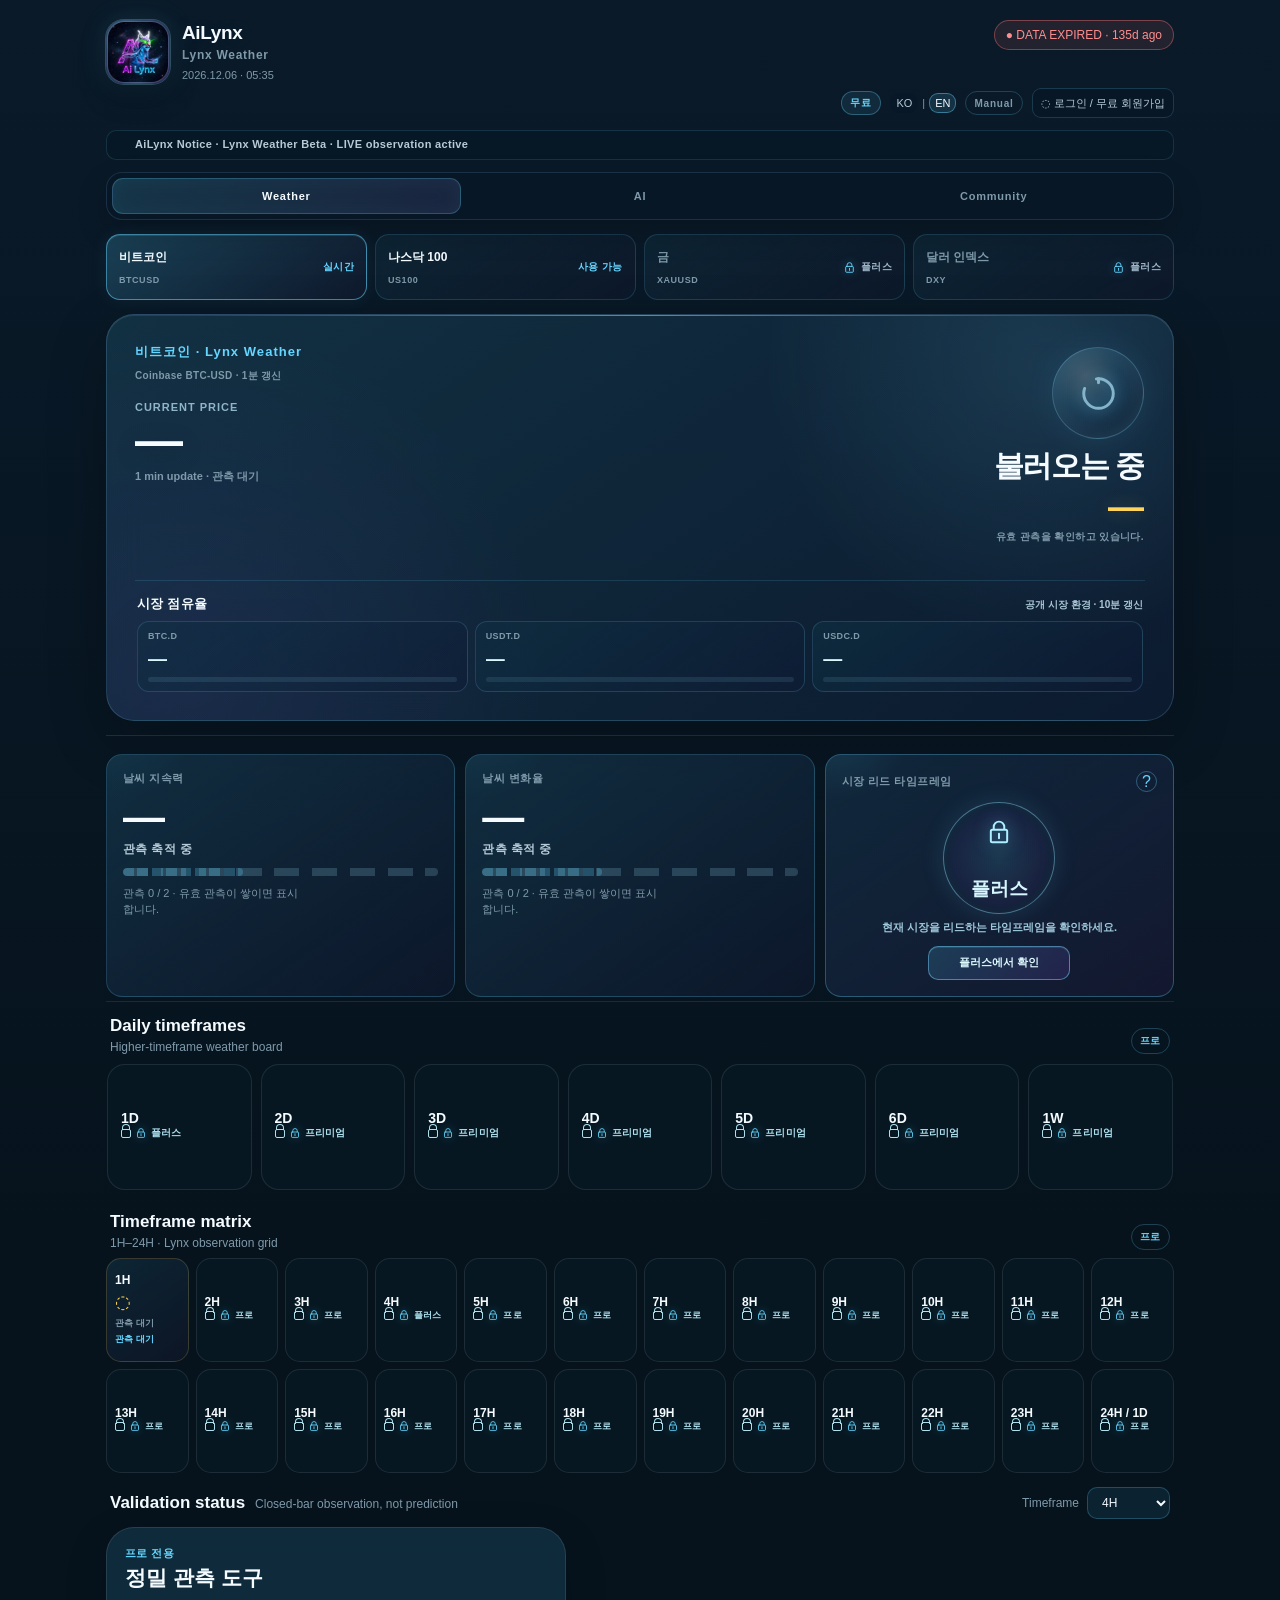
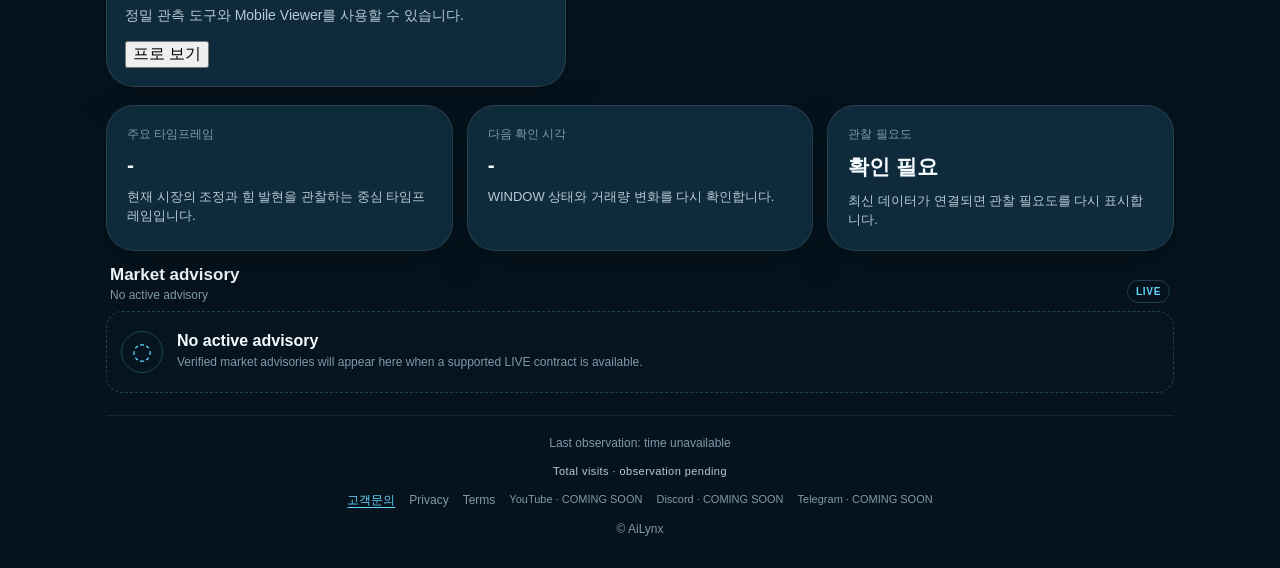
==== admin.html @ 5339cdf9 "sync: deploy server-verified admin access" ====
<!doctype html>
<html lang="ko">
<head>
  <meta charset="utf-8">
  <meta name="viewport" content="width=device-width, initial-scale=1">
  <meta name="robots" content="noindex">
  <title>AiLynx 관리자</title>
  <link rel="icon" type="image/jpeg" href="./icons/ailynx-brand.jpg">
  <link rel="stylesheet" href="./styles.css?v=31">
</head>
<body>
  <main class="admin-page-shell" id="adminPageShell" hidden></main>
  <p class="admin-route-check" id="adminRouteCheck" role="status">관리자 권한을 확인하고 있습니다.</p>
  <script src="/api/public-runtime-config.js"></script>
  <script src="./public-runtime-config.js?v=1"></script>
  <script src="./community-config.js?v=4"></script>
  <script src="./lynx-dashboard-config.js?v=20"></script>
  <script type="module" src="./auth-client.js?v=1"></script>
  <script type="module" src="./membership-client.js?v=2"></script>
  <script type="module" src="./admin-access.js?v=2"></script>
  <script type="module" src="./admin-page.js?v=1"></script>
</body>
</html>
---- styles.css ----
:root {
      --background: #06131d;
      --background-light: #0b2231;
      --card: rgba(18, 49, 67, 0.82);
      --card-border: rgba(255, 255, 255, 0.1);

      --text-main: #f5fbff;
      --text-sub: #b7cad6;
      --text-muted: #7f9aaa;

      --cyan: #64d6ff;
      --yellow: #ffd45a;
      --green: #72e0a4;
    }

    * {
      box-sizing: border-box;
    }

    body {
      margin: 0;
      min-height: 100vh;

      font-family:
        Arial,
        "Apple SD Gothic Neo",
        "Noto Sans KR",
        sans-serif;

      color: var(--text-main);

      background:
        radial-gradient(
          circle at top right,
          rgba(45, 160, 195, 0.25),
          transparent 38%
        ),
        linear-gradient(
          180deg,
          var(--background-light),
          var(--background)
        );
    }

    button,
    input,
    select {
      font: inherit;
    }

    .app {
      width: min(100%, 1100px);
      margin: 0 auto;
      padding: 20px 16px 40px;
    }

    .top-bar {
      display: flex;
      justify-content: space-between;
      align-items: center;
      gap: 16px;

      margin-bottom: 18px;
    }

    .brand {
      display: flex;
      align-items: center;
      gap: 12px;
    }

    .logo {
      display: grid;
      place-items: center;

      width: 48px;
      height: 48px;

      border: 1px solid rgba(100, 214, 255, 0.3);
      border-radius: 16px;

      font-size: 25px;

      background: rgba(100, 214, 255, 0.1);
    }

    .brand-text h1 {
      margin: 0;
      font-size: 19px;
      letter-spacing: -0.02em;
    }

    .brand-text p {
      margin: 4px 0 0;
      color: var(--text-muted);
      font-size: 12px;
    }

    .live-badge {
      padding: 7px 11px;

      border: 1px solid rgba(114, 224, 164, 0.25);
      border-radius: 999px;

      color: var(--green);
      background: rgba(114, 224, 164, 0.08);

      font-size: 12px;
      white-space: nowrap;
    }

    .live-badge.status-fresh {
      border-color: rgba(114, 224, 164, 0.25);
      color: var(--green);
      background: rgba(114, 224, 164, 0.08);
    }

    .live-badge.status-delay {
      border-color: rgba(255, 212, 90, 0.35);
      color: var(--yellow);
      background: rgba(255, 212, 90, 0.1);
    }

    .live-badge.status-stale {
      border-color: rgba(255, 166, 90, 0.4);
      color: #ffb06a;
      background: rgba(255, 166, 90, 0.1);
    }

    .live-badge.status-expired,
    .live-badge.status-error {
      border-color: rgba(255, 116, 116, 0.4);
      color: #ff8d8d;
      background: rgba(255, 116, 116, 0.1);
    }

    .live-badge.status-offline {
      border-color: rgba(183, 202, 214, 0.25);
      color: var(--text-sub);
      background: rgba(183, 202, 214, 0.08);
    }

    .card {
      border: 1px solid var(--card-border);
      border-radius: 28px;

      background: var(--card);
      box-shadow: 0 18px 60px rgba(0, 0, 0, 0.2);
      backdrop-filter: blur(18px);
    }

    .hero {
      display: grid;
      grid-template-columns: 1.4fr 0.8fr;
      gap: 20px;

      padding: 28px;
      margin-bottom: 18px;
    }

    .eyebrow {
      margin: 0 0 8px;

      color: var(--cyan);
      font-size: 13px;
      font-weight: 700;
      letter-spacing: 0.08em;
    }

    .price {
      margin: 0;
      font-size: clamp(38px, 8vw, 72px);
      line-height: 1;
      letter-spacing: -0.06em;
    }

    .price-change {
      display: inline-block;
      margin-top: 10px;

      color: var(--green);
      font-size: 14px;
      font-weight: 700;
    }

    .headline {
      max-width: 650px;
      margin: 24px 0 0;

      color: var(--text-sub);
      font-size: 17px;
      line-height: 1.65;
    }

    .weather-summary {
      display: flex;
      flex-direction: column;
      justify-content: center;
      align-items: center;

      min-height: 220px;
      padding: 20px;

      border: 1px solid rgba(255, 255, 255, 0.08);
      border-radius: 24px;

      background:
        radial-gradient(
          circle at top,
          rgba(255, 212, 90, 0.16),
          transparent 55%
        ),
        rgba(255, 255, 255, 0.035);
    }

    .weather-icon {
      margin-bottom: 12px;
      font-size: 72px;
    }

    .weather-name {
      margin: 0;
      font-size: 24px;
      font-weight: 800;
    }

    .energy {
      margin: 8px 0 0;
      color: var(--yellow);
      font-size: 15px;
    }

    .section {
      margin-top: 18px;
    }

    .section-title {
      display: flex;
      justify-content: space-between;
      align-items: center;

      margin-bottom: 10px;
      padding: 0 4px;
    }

    .section-title h2 {
      margin: 0;
      font-size: 17px;
    }

    .section-title span {
      color: var(--text-muted);
      font-size: 12px;
    }

    .hourly-card {
      padding: 18px 10px;
      overflow-x: auto;
    }

    .hourly-list {
      display: grid;
      grid-template-columns: repeat(8, minmax(92px, 1fr));
      min-width: 760px;
    }

    .hour {
      padding: 12px 8px;
      text-align: center;

      border-right: 1px solid rgba(255, 255, 255, 0.06);
    }

    .hour:last-child {
      border-right: 0;
    }

    .hour-time {
      color: var(--text-muted);
      font-size: 12px;
    }

    .hour-icon {
      margin: 13px 0;
      font-size: 31px;
    }

    .hour-energy {
      font-size: 22px;
      font-weight: 800;
    }

    .hour-rain {
      margin-top: 10px;
      color: var(--cyan);
      font-size: 12px;
    }

    .info-grid {
      display: grid;
      grid-template-columns: repeat(3, 1fr);
      gap: 14px;

      margin-top: 18px;
    }

    .info-card {
      padding: 20px;
    }

    .info-label {
      margin: 0 0 10px;

      color: var(--text-muted);
      font-size: 12px;
    }

    .info-value {
      margin: 0;
      font-size: 21px;
      font-weight: 800;
    }

    .info-description {
      margin: 10px 0 0;

      color: var(--text-sub);
      font-size: 13px;
      line-height: 1.5;
    }

    .safe {
      color: var(--green);
    }

    footer {
      margin-top: 28px;
      padding-top: 18px;

      border-top: 1px solid rgba(255, 255, 255, 0.08);

      color: var(--text-muted);
      text-align: center;
      font-size: 12px;
      line-height: 1.7;
    }

    @media (max-width: 760px) {
      .app {
        padding: 16px 12px 30px;
      }

      .top-bar {
        align-items: flex-start;
      }

      .brand-text h1 {
        font-size: 16px;
      }

      .hero {
        grid-template-columns: 1fr;
        padding: 22px 18px;
      }

      .weather-summary {
        min-height: 180px;
      }

      .info-grid {
        grid-template-columns: 1fr;
      }

      .headline {
        font-size: 15px;
      }
    }

/* =========================
   상위 시간축 예보
========================= */

.daily-card {
  padding: 10px 18px;
  overflow: hidden;
}

.daily-header,
.daily-row {
  display: grid;

  grid-template-columns:
    70px
    80px
    minmax(190px, 1fr)
    100px
    120px;

  align-items: center;
  gap: 12px;
}

.daily-header {
  padding: 11px 12px;

  border-bottom:
    1px solid rgba(255, 255, 255, 0.08);

  color: var(--text-muted);

  font-size: 11px;
  font-weight: 700;
}

.daily-row {
  min-height: 76px;
  padding: 13px 12px;

  border-bottom:
    1px solid rgba(255, 255, 255, 0.065);
}

.daily-row:last-child {
  border-bottom: 0;
}

.daily-day {
  font-size: 16px;
  font-weight: 800;
}

.daily-timeframe {
  display: inline-flex;
  justify-content: center;
  align-items: center;

  width: fit-content;
  min-width: 48px;

  padding: 5px 9px;

  border:
    1px solid rgba(100, 214, 255, 0.2);
  border-radius: 999px;

  color: var(--cyan);
  background:
    rgba(100, 214, 255, 0.08);

  font-size: 12px;
  font-weight: 800;
}

.daily-status {
  display: flex;
  align-items: center;
  gap: 12px;
}

.daily-icon {
  width: 42px;

  font-size: 30px;
  text-align: center;
}

.daily-status-text {
  display: flex;
  flex-direction: column;
  gap: 4px;
}

.daily-status-name {
  color: var(--text-main);

  font-size: 14px;
  font-weight: 800;
}

.daily-status-note {
  color: var(--text-muted);

  font-size: 11px;
}

.daily-probability {
  color: var(--cyan);

  font-size: 14px;
  font-weight: 800;
}

.daily-range {
  color: var(--text-main);

  font-size: 15px;
  font-weight: 800;
  text-align: right;
}

/* =========================
   MAAT / MAAT2 검증 카드
========================= */

.validation-title,
.validation-title > div:first-child,
.validation-card-head,
.validation-timeframe-label {
  display: flex;
  align-items: center;
}

.validation-title {
  gap: 16px;
}

.validation-title > div:first-child {
  align-items: baseline;
  gap: 10px;
}

.validation-timeframe-label {
  gap: 8px;
  color: var(--text-muted);
  font-size: 12px;
}

.validation-timeframe-label select {
  padding: 7px 28px 7px 10px;
  border: 1px solid rgba(100, 214, 255, 0.24);
  border-radius: 10px;
  color: var(--text-main);
  background: #0b2231;
}

.validation-grid {
  display: grid;
  grid-template-columns: repeat(2, minmax(0, 1fr));
  gap: 14px;
}

.validation-card {
  padding: 22px;
}

.validation-card-head {
  justify-content: space-between;
  gap: 12px;
}

.validation-card h3,
.validation-kicker,
.validation-status,
.validation-details {
  margin: 0;
}

.validation-card h3 {
  margin-top: 3px;
  font-size: 21px;
}

.validation-kicker {
  color: var(--cyan);
  font-size: 11px;
  font-weight: 700;
  letter-spacing: 0.04em;
}

.validation-quality {
  padding: 6px 9px;
  border: 1px solid rgba(183, 202, 214, 0.2);
  border-radius: 999px;
  color: var(--text-sub);
  font-size: 11px;
  white-space: nowrap;
}

.validation-quality.quality-good {
  border-color: rgba(114, 224, 164, 0.3);
  color: var(--green);
}

.validation-quality.quality-limited,
.validation-quality.quality-watch {
  border-color: rgba(255, 212, 90, 0.35);
  color: var(--yellow);
}

.validation-quality.quality-invalid {
  border-color: rgba(255, 116, 116, 0.4);
  color: #ff8d8d;
}

.validation-status {
  min-height: 42px;
  margin-top: 18px;
  color: var(--text-sub);
  font-size: 14px;
  line-height: 1.5;
}

.validation-metrics {
  display: grid;
  grid-template-columns: repeat(4, minmax(0, 1fr));
  gap: 8px;
  margin-top: 16px;
}

.validation-metrics > div {
  min-width: 0;
  padding: 11px 9px;
  border-radius: 14px;
  background: rgba(255, 255, 255, 0.04);
}

.validation-metrics span,
.validation-metrics strong {
  display: block;
}

.validation-metrics span {
  color: var(--text-muted);
  font-size: 10px;
}

.validation-metrics strong {
  margin-top: 7px;
  overflow: hidden;
  font-size: 14px;
  text-overflow: ellipsis;
  white-space: nowrap;
}

.validation-details {
  margin-top: 16px;
}

.validation-details > div {
  display: grid;
  grid-template-columns: 74px minmax(0, 1fr);
  gap: 10px;
  padding: 9px 0;
  border-top: 1px solid rgba(255, 255, 255, 0.06);
}

.validation-details dt {
  color: var(--text-muted);
  font-size: 11px;
}

.validation-details dd {
  margin: 0;
  color: var(--text-sub);
  font-size: 12px;
  text-align: right;
}

/* 모바일 화면 */
@media (max-width: 760px) {
  .validation-title {
    align-items: flex-end;
  }

  .validation-title > div:first-child {
    align-items: flex-start;
    flex-direction: column;
    gap: 3px;
  }

  .validation-grid {
    grid-template-columns: 1fr;
  }

  .validation-metrics {
    grid-template-columns: repeat(2, minmax(0, 1fr));
  }

  .daily-card {
    padding: 6px 10px;
    overflow-x: auto;
  }

  .daily-header,
  .daily-row {
    grid-template-columns:
      54px
      60px
      minmax(170px, 1fr)
      85px
      95px;

    min-width: 610px;
    gap: 8px;
  }

  .daily-header {
    padding: 10px 8px;
  }

  .daily-row {
    padding: 12px 8px;
  }

  .daily-day {
    font-size: 14px;
  }

  .daily-icon {
    width: 36px;
    font-size: 27px;
  }

  .daily-range {
    font-size: 13px;
  }
}

/* Lynx dashboard v1: the weather board is driven by timeframe access and
   observed status. Numeric weather metrics remain intentionally absent until
   their public LIVE contract exists. */
.hero {
  grid-template-columns: minmax(0, 1.18fr) minmax(250px, 0.82fr);
  align-items: stretch;
  padding: clamp(20px, 4vw, 30px);
  background:
    radial-gradient(circle at 86% 12%, rgba(100, 214, 255, 0.18), transparent 31%),
    radial-gradient(circle at 10% 100%, rgba(255, 212, 90, 0.1), transparent 34%),
    var(--card);
}

.hero-heading { min-width: 0; }
.hero-weather { display: flex; align-items: center; gap: 12px; margin-top: 5px; }
.hero .weather-icon { margin: 0; font-size: clamp(44px, 8vw, 68px); line-height: 1; }
.hero .weather-name { font-size: clamp(28px, 5.5vw, 48px); letter-spacing: -0.045em; }
.hero-note { max-width: 430px; margin: 12px 0 0; color: var(--text-sub); font-size: 13px; line-height: 1.5; }
.hero-price-line { display: flex; align-items: baseline; flex-wrap: wrap; gap: 8px 12px; margin-top: 26px; }
.hero-price-label { color: var(--text-muted); font-size: 11px; font-weight: 700; letter-spacing: .06em; text-transform: uppercase; }
.hero .price { font-size: clamp(24px, 5vw, 38px); letter-spacing: -0.05em; }
.hero .price-change { margin: 0; color: var(--text-muted); font-size: 11px; }
.hero-asset-identity { margin: 5px 0 0; color: var(--text-muted); font-size: 10px; font-weight: 700; letter-spacing: .03em; overflow-wrap: anywhere; }

.hero-signals { display: grid; grid-template-columns: repeat(2, minmax(0, 1fr)); gap: 8px; margin: 0; }
.hero-signals > div { min-height: 104px; padding: 15px; border: 1px solid rgba(255,255,255,.08); border-radius: 18px; background: rgba(2, 13, 21, .28); }
.hero-signals dt { color: var(--text-muted); font-size: 11px; }
.hero-signals dd { margin: 11px 0 0; overflow: hidden; color: var(--text-main); font-size: clamp(15px, 2vw, 20px); font-weight: 800; letter-spacing: -.03em; text-overflow: ellipsis; white-space: nowrap; }
.hero-signals > div:nth-child(-n+2) dd { color: var(--yellow); }
.hero-signals > div:nth-child(4) dd { color: var(--cyan); }
.hero-signals .hero-timeframe-state { grid-column: 1 / -1; display: grid; grid-template-columns: minmax(0, .7fr) minmax(0, 1.3fr); align-items: center; min-height: 70px; }
.hero-timeframe-state dd { margin: 0; color: var(--cyan); text-align: right; }

.lynx-frames-section .section-title { align-items: flex-end; }
.lynx-frames-section .section-title > div { display: grid; gap: 4px; }
.plan-chip { display: inline-flex; padding: 5px 8px; border: 1px solid rgba(100,214,255,.24); border-radius: 999px; color: var(--cyan) !important; font-size: 10px !important; font-weight: 800; letter-spacing: .07em; }
.daily-frame-strip { display: grid; grid-auto-columns: minmax(100px, 1fr); grid-auto-flow: column; gap: 9px; overflow-x: auto; padding: 2px 1px 8px; scrollbar-width: thin; }
.frame-cell { display: grid; align-content: center; justify-items: start; min-height: 126px; padding: 13px; border: 1px solid var(--card-border); border-radius: 18px; background: rgba(18,49,67,.62); }
.frame-cell strong { font-size: 14px; }
.frame-icon { margin: 7px 0; font-size: 22px; line-height: 1; }
.frame-cell small { color: var(--text-muted); font-size: 10px; font-weight: 700; letter-spacing: .02em; }
.frame-cell .frame-change { margin-top: 3px; color: var(--cyan); }
.frame-cell.is-locked { border-color: rgba(183,202,214,.12); background: rgba(9,28,40,.52); }
.frame-cell.is-locked .frame-icon { filter: grayscale(1); opacity: .72; }
.frame-cell.is-locked small { color: var(--text-muted); }
.frame-cell.is-waiting { border-color: rgba(255,212,90,.18); }
.frame-cell.is-waiting .frame-icon { color: var(--yellow); }
.frame-cell.is-fresh { border-color: rgba(114,224,164,.28); }
.frame-cell.is-fresh .frame-icon { color: var(--green); }
.frame-cell.is-aging { border-color: rgba(255,212,90,.3); }
.frame-cell.is-aging .frame-icon { color: var(--yellow); }
.frame-cell.is-stale, .frame-cell.is-expired { border-color: rgba(255,116,116,.28); }
.frame-cell.is-stale .frame-icon, .frame-cell.is-expired .frame-icon, .frame-cell.is-invalid .frame-icon { color: #ff8d8d; }
.frame-cell.is-invalid { border-color: rgba(255,116,116,.42); }
.frame-cell.is-no-data { border-color: rgba(183,202,214,.14); }

.timeframe-matrix { display: grid; grid-template-columns: repeat(12, minmax(0, 1fr)); gap: 7px; }
.timeframe-matrix .frame-cell { min-height: 104px; min-width: 0; padding: 10px 8px; border-radius: 15px; }
.timeframe-matrix .frame-cell strong { font-size: 12px; }
.timeframe-matrix .frame-icon { margin: 6px 0; font-size: 18px; }
.timeframe-matrix .frame-cell small { font-size: 9px; }

.market-dominance-section .section-title { align-items: flex-end; }
.market-dominance-section .section-title > div { display: grid; gap: 4px; }
.market-dominance-strip { display: grid; grid-template-columns: repeat(3, minmax(0, 1fr)); gap: 8px; }
.dominance-card { display: grid; gap: 4px; min-width: 0; min-height: 80px; padding: 12px; border: 1px solid rgba(100,214,255,.18); border-radius: 16px; background: linear-gradient(145deg, rgba(18,49,67,.62), rgba(37,29,66,.18)); }
.dominance-card > span, .dominance-card small { color: var(--text-muted); font-size: 10px; font-weight: 800; letter-spacing: .04em; }
.dominance-card strong { overflow: hidden; font-size: clamp(16px, 3vw, 22px); text-overflow: ellipsis; white-space: nowrap; }
.dominance-card small { color: var(--cyan); }

.asset-access-list { display: grid; grid-template-columns: repeat(4, minmax(0, 1fr)); gap: 8px; }
.asset-access { display: grid; grid-template-columns: minmax(0, 1fr) auto; align-items: center; gap: 5px 8px; min-height: 52px; padding: 11px; border: 1px solid var(--card-border); border-radius: 15px; background: rgba(18,49,67,.55); }
.asset-access strong { font-size: 12px; }
.asset-access span { color: var(--text-muted); font-size: 10px; font-weight: 700; text-align: right; }
.asset-access small { grid-column: 1 / -1; color: var(--text-muted); font-size: 9px; overflow-wrap: anywhere; }
.asset-access .asset-entitlement { color: var(--cyan); }.asset-access .asset-observation { grid-column: 1 / -1; text-align: left; color: var(--text-muted); font-size: 10px; }
.asset-access.is-live { border-color: rgba(114,224,164,.26); }
.asset-access.is-live span { color: var(--green); }
.asset-access.is-locked span { color: var(--text-muted); }

.dominance-card { display: grid; gap: 7px; min-height: 108px; }
.dominance-occupancy { display: block; height: 7px; overflow: hidden; border-radius: 999px; background: rgba(183,202,214,.12); }
.dominance-occupancy i { display: block; width: var(--dominance-value, 0%); height: 100%; border-radius: inherit; background: linear-gradient(90deg, rgba(100,214,255,.42), var(--cyan)); transition: width 380ms ease; }
.core-metrics-section { padding: 18px 0 4px; border-top: 1px solid rgba(100,214,255,.16); border-bottom: 1px solid rgba(100,214,255,.12); }
.core-metrics { display: grid; grid-template-columns: repeat(3, minmax(0, 1fr)); gap: 10px; }
.core-metric { position: relative; display: grid; align-content: start; gap: 10px; min-height: 166px; padding: 16px; overflow: hidden; border: 1px solid rgba(100,214,255,.2); border-radius: 16px; background: linear-gradient(145deg, rgba(18,49,67,.52), rgba(37,29,66,.18)); transition: border-color 420ms ease, box-shadow 420ms ease, background-color 420ms ease; }
.core-metric p, .core-metric small { margin: 0; color: var(--text-muted); font-size: 11px; line-height: 1.45; }.core-metric p { font-weight: 900; letter-spacing: .04em; }.core-metric small { max-width: 30ch; }
.core-metric-reading { display: grid; gap: 4px; }.core-metric strong { color: var(--text-main); font-size: clamp(31px, 4.1vw, 42px); font-variant-numeric: tabular-nums; line-height: .96; letter-spacing: -.04em; }.core-metric-band { color: var(--text-muted); font-size: 12px; font-weight: 800; letter-spacing: .03em; }
.core-metric-bar { display: block; height: 8px; overflow: hidden; border-radius: 999px; background: repeating-linear-gradient(90deg, rgba(183,202,214,.16) 0 9%, transparent 9% 11%); }.core-metric-bar i { display: block; width: var(--core-metric-value, 0%); height: 100%; border-radius: inherit; background: linear-gradient(90deg, rgba(100,214,255,.42), var(--cyan)); transition: width 420ms cubic-bezier(.2,.7,.2,1), filter 420ms ease; }
.core-metric[data-state="accumulating"] .core-metric-bar i { width: 38%; opacity: .32; background: repeating-linear-gradient(90deg, rgba(100,214,255,.8) 0 9%, transparent 9% 12%); }.core-metric[data-state="ready"] { border-color: rgba(100,214,255,.45); box-shadow: inset 0 1px 0 rgba(170,240,255,.13), 0 0 22px rgba(69,197,255,.07); }.core-metric[data-state="ready"] .core-metric-band { color: var(--cyan); }
.core-metric.is-updated .core-metric-bar i { filter: brightness(1.32); animation: core-gauge-settle 420ms ease-out both; }.core-metric.is-updated .core-metric-reading { animation: core-value-settle 420ms ease-out both; }
.core-metric-heading { display: flex; align-items: center; justify-content: space-between; gap: 8px; }.core-dynamics-help { width: 21px; height: 21px; padding: 0; border: 1px solid rgba(100,214,255,.35); border-radius: 50%; color: var(--cyan); background: transparent; font: 800 12px/1 inherit; cursor: pointer; }.core-dynamics-help:focus-visible { outline: 2px solid var(--cyan); outline-offset: 2px; }.core-leader-value { display: grid; place-items: center; min-height: 93px; border: 1px solid rgba(100,214,255,.38); border-radius: 50%; aspect-ratio: 1; width: min(112px, 100%); margin: auto; background: radial-gradient(circle, rgba(100,214,255,.15), transparent 67%); box-shadow: 0 0 24px rgba(100,214,255,.13), inset 0 0 16px rgba(100,214,255,.08); }.core-metric-leader strong { color: var(--cyan); }.core-metric-leader[data-state="empty"] .core-leader-value { opacity: .55; box-shadow: none; }.core-metric-leader.is-updated .core-leader-value { animation: core-leader-shift 420ms ease-out both; }
@keyframes core-gauge-settle { from { transform: translateX(-4px); } to { transform: translateX(0); } } @keyframes core-value-settle { from { opacity: .35; transform: translateY(3px); } to { opacity: 1; transform: translateY(0); } } @keyframes core-leader-shift { from { opacity: .25; transform: scale(.94); } to { opacity: 1; transform: scale(1); } }
@media (prefers-reduced-motion: reduce) { .core-metric, .core-metric-bar i { transition: none; } .core-metric.is-updated .core-metric-bar i, .core-metric.is-updated .core-metric-reading, .core-metric-leader.is-updated .core-leader-value { animation: none; } }

@media (max-width: 760px) {
  .hero { grid-template-columns: 1fr; gap: 16px; }
  .hero-signals > div { min-height: 88px; padding: 13px; }
  .daily-frame-strip { grid-auto-columns: 108px; }
  .timeframe-matrix { grid-template-columns: repeat(6, minmax(0, 1fr)); gap: 6px; }
  .timeframe-matrix .frame-cell { min-height: 96px; padding: 9px 7px; }
  .timeframe-matrix .frame-cell small { overflow: hidden; max-width: 100%; text-overflow: ellipsis; white-space: nowrap; }
  .asset-access-list { grid-template-columns: repeat(2, minmax(0, 1fr)); }
  .core-metrics { grid-template-columns: repeat(2, minmax(0, 1fr)); }
  .core-metric-leader { grid-column: 1 / -1; min-height: auto; }
  .hero-signals .hero-timeframe-state { min-height: 66px; }
  .market-dominance-strip { gap: 6px; }
  .dominance-card { min-height: 74px; padding: 10px; }
}

@media (max-width: 390px) {
  .top-bar { gap: 8px; }
  .brand { gap: 8px; min-width: 0; }
  .logo { width: 42px; height: 42px; border-radius: 14px; font-size: 22px; }
  .brand-text p { max-width: 108px; line-height: 1.25; }
  .live-badge { max-width: 158px; overflow: hidden; text-overflow: ellipsis; }
  .hero { padding: 18px 15px; }
  .hero .weather-name { font-size: 27px; }
  .hero-signals { gap: 6px; }
  .hero-signals > div { min-height: 80px; padding: 11px; }
  .hero-signals dd { font-size: 14px; }
  .core-metrics { grid-template-columns: 1fr; }
  .core-metric-leader { grid-column: auto; }
  .timeframe-matrix .frame-cell { min-height: 88px; padding: 8px 6px; }
  .timeframe-matrix .frame-cell small { font-size: 8px; }
}

/* Lynx dashboard v2: compact, low-luminance glass with restrained brand color. */
:root {
  --blue: #5aa8ff;
  --purple: #a98bff;
  --magenta: #e787d7;
}

body {
  overflow-x: hidden;
  background:
    radial-gradient(circle at 88% 6%, rgba(90, 168, 255, .16), transparent 29%),
    radial-gradient(circle at 12% 24%, rgba(169, 139, 255, .09), transparent 25%),
    radial-gradient(circle at 82% 72%, rgba(231, 135, 215, .06), transparent 30%),
    linear-gradient(180deg, #0a1a29 0%, var(--background) 58%);
}

.app { padding-bottom: 28px; }
.top-bar {
  display: grid;
  grid-template-columns: minmax(0, 1fr) auto;
  gap: 4px 12px;
  margin-bottom: 12px;
}
.brand { grid-row: span 2; min-width: 0; }
.logo { border-color: rgba(100, 214, 255, .38); box-shadow: 0 0 24px rgba(100, 214, 255, .08); }
.live-badge { justify-self: end; }
.brand .local-clock { display: block; min-height: 16px; margin-top: 5px; color: var(--text-muted); font-size: 11px; font-variant-numeric: tabular-nums; line-height: 16px; text-align: left; white-space: nowrap; }
.brand-mark { width: clamp(48px, 5vw, 60px); height: clamp(48px, 5vw, 60px); object-fit: cover; border: 1px solid rgba(100,214,255,.42); border-radius: 18px; box-shadow: 0 0 22px rgba(100,214,255,.12); }.brand:hover .brand-mark, .brand-mark:focus-visible { box-shadow: 0 0 28px rgba(100,214,255,.2); }.brand-product { margin: 3px 0 0; color: var(--text-muted); font-size: 11px; font-weight: 800; letter-spacing: .06em; }

.app-tabs {
  position: sticky;
  top: 8px;
  z-index: 10;
  display: grid;
  grid-template-columns: repeat(3, minmax(0, 1fr));
  gap: 5px;
  margin: 0 0 14px;
  padding: 5px;
  border: 1px solid rgba(132, 184, 255, .15);
  border-radius: 16px;
  background: rgba(8, 24, 38, .86);
  box-shadow: 0 12px 30px rgba(0, 0, 0, .18);
  backdrop-filter: blur(16px);
}

.asset-navigation { display: grid; grid-template-columns: repeat(4, minmax(0, 1fr)); gap: 8px; margin: 0 0 14px; }.asset-navigation-item { display: grid; grid-template-columns: minmax(0, 1fr) auto; align-items: center; gap: 3px 8px; min-height: 66px; padding: 11px 12px; border: 1px solid rgba(100,214,255,.16); border-radius: 14px; color: var(--text-main); background: linear-gradient(145deg, rgba(18,49,67,.48), rgba(37,29,66,.14)); text-align: left; font: inherit; cursor: pointer; transition: border-color 240ms ease, background-color 240ms ease, box-shadow 240ms ease; }.asset-navigation-item strong { overflow: hidden; font-size: 12px; text-overflow: ellipsis; white-space: nowrap; }.asset-navigation-item small { grid-column: 1; color: var(--text-muted); font-size: 9px; font-weight: 800; letter-spacing: .06em; }.asset-navigation-access { display: inline-flex; grid-column: 2; grid-row: 1 / span 2; align-items: center; align-self: center; gap: 5px; color: var(--cyan); font-size: 10px; font-weight: 900; letter-spacing: .05em; }.asset-navigation-item.is-selected { border-color: rgba(100,214,255,.55); background: linear-gradient(145deg, rgba(37,93,119,.58), rgba(37,29,66,.22)); box-shadow: inset 0 1px 0 rgba(179,240,255,.14), 0 0 18px rgba(100,214,255,.07); }.asset-navigation-item.is-locked { color: var(--text-muted); }.asset-navigation-item.is-locked .asset-navigation-access { color: #9fb7c9; }.plan-lock-icon { width: 13px; height: 13px; flex: 0 0 auto; color: var(--cyan); filter: drop-shadow(0 0 5px rgba(100,214,255,.42)); }.asset-navigation-item:focus-visible { outline: 2px solid var(--cyan); outline-offset: 2px; }

body.weather--neutral { background: linear-gradient(180deg, #0a1a29 0%, var(--background) 58%); }
body.weather--sunny { background: radial-gradient(circle at 82% 5%, rgba(120, 205, 255, .22), transparent 30%), linear-gradient(180deg, #102d45 0%, var(--background) 60%); }
body.weather--partly-cloudy { background: radial-gradient(circle at 82% 5%, rgba(131, 178, 214, .16), transparent 30%), linear-gradient(180deg, #102537 0%, var(--background) 60%); }
body.weather--cloudy { background: linear-gradient(180deg, #132431 0%, #081925 60%); }
body.weather--rain { background: radial-gradient(circle at 20% 20%, rgba(91, 119, 150, .10), transparent 32%), linear-gradient(180deg, #071522 0%, #06111b 65%); }
body, .card, .frame-cell { transition: background 550ms ease, border-color 450ms ease, box-shadow 550ms ease; }
.validation-locked { max-width: 460px; }
.validation-lock { color: var(--cyan); font-weight: 800; }
@media (prefers-reduced-motion: reduce) { body, .card, .frame-cell { transition: none; } }

.announcement-ticker {
  height: 30px;
  margin: 0 0 12px;
  overflow: hidden;
  border: 1px solid rgba(100, 214, 255, .14);
  border-radius: 10px;
  color: var(--text-sub);
  background: rgba(7, 24, 36, .56);
}

.announcement-ticker-viewport {
  height: 100%;
  overflow: hidden;
  outline: none;
}

.announcement-ticker-viewport:focus-visible {
  outline: 2px solid var(--cyan);
  outline-offset: -2px;
}

.announcement-ticker-track {
  display: flex;
  width: max-content;
  min-width: 200%;
  animation: announcement-scroll 28s linear infinite;
}

.announcement-ticker-track span {
  flex: 0 0 50%;
  padding: 7px 28px 0;
  color: var(--text-sub);
  font-size: 11px;
  font-weight: 700;
  letter-spacing: .03em;
  white-space: nowrap;
}

.announcement-ticker:hover .announcement-ticker-track,
.announcement-ticker:focus-within .announcement-ticker-track,
.announcement-ticker.is-paused .announcement-ticker-track {
  animation-play-state: paused;
}

@keyframes announcement-scroll {
  from { transform: translateX(0); }
  to { transform: translateX(-50%); }
}

@media (prefers-reduced-motion: reduce) {
  .announcement-ticker-track { animation: none; }
}
.app-tab {
  min-width: 0;
  min-height: 36px;
  padding: 8px 10px;
  border: 1px solid transparent;
  border-radius: 11px;
  color: var(--text-muted);
  background: transparent;
  cursor: pointer;
  font-size: 11px;
  font-weight: 800;
  letter-spacing: .07em;
}
.app-tab.is-active {
  border-color: rgba(100, 214, 255, .25);
  color: var(--text-main);
  background: linear-gradient(120deg, rgba(100, 214, 255, .16), rgba(169, 139, 255, .12));
  box-shadow: inset 0 0 20px rgba(100, 214, 255, .05);
}
.app-tab:focus-visible, .footer-link:focus-visible { outline: 2px solid var(--cyan); outline-offset: 2px; }

.card { box-shadow: 0 14px 42px rgba(0, 0, 0, .18); }
.hero { margin-bottom: 14px; background: radial-gradient(circle at 85% 12%, rgba(100, 214, 255, .16), transparent 30%), radial-gradient(circle at 12% 100%, rgba(169, 139, 255, .1), transparent 35%), var(--card); }
.hero { position: relative; min-height: 210px; padding-right: clamp(112px, 24vw, 220px); }
.hero-asset-select { display: flex; align-items: center; gap: 7px; margin-bottom: 14px; color: var(--text-muted); font-size: 10px; font-weight: 800; letter-spacing: .08em; }
.hero-asset-select select { max-width: 190px; padding: 6px 8px; border: 1px solid rgba(100,214,255,.2); border-radius: 9px; color: var(--text-main); background: rgba(7,24,36,.68); font: inherit; }
.hero .weather-icon { position: absolute; top: 34px; right: clamp(24px, 7vw, 74px); display: grid; place-items: center; width: clamp(78px, 16vw, 142px); height: clamp(78px, 16vw, 142px); border: 1px solid rgba(100,214,255,.17); border-radius: 50%; background: radial-gradient(circle, rgba(100,214,255,.16), rgba(7,24,36,.05) 68%); font-size: clamp(42px, 8vw, 76px); line-height: 1; }
.hero-price-line { margin-top: 20px; }
.section { margin-top: 14px; }
.section-title { margin-bottom: 8px; }
.validation-card { padding: 18px; }
.validation-status { min-height: 36px; margin-top: 13px; }
.validation-metrics { margin-top: 12px; }
.validation-details { margin-top: 12px; }
.hero-signals > div { background: linear-gradient(145deg, rgba(6, 23, 37, .44), rgba(44, 40, 77, .16)); }
.frame-cell, .asset-access { background: linear-gradient(145deg, rgba(18,49,67,.62), rgba(37, 29, 66, .22)); }
.frame-cell.is-locked { background: rgba(9, 28, 40, .52); }
.frame-cell.is-locked .frame-icon { display: none; }.frame-entitlement { position: relative; display: inline-flex; align-items: center; gap: 6px; color: var(--cyan) !important; font-weight: 900 !important; }.frame-entitlement::before { width: 8px; height: 7px; border: 1px solid currentColor; border-radius: 2px; content: ""; }.frame-entitlement::after { position: absolute; top: -2px; left: 1px; width: 6px; height: 5px; border: 1px solid currentColor; border-bottom: 0; border-radius: 5px 5px 0 0; content: ""; }

.shell-panel { margin-top: 0; padding: clamp(24px, 6vw, 42px); }
.shell-panel h2 { margin: 0; font-size: clamp(25px, 5vw, 36px); }
.shell-panel p:not(.eyebrow) { max-width: 520px; margin: 10px 0 0; color: var(--text-sub); line-height: 1.6; }
.shell-status { display: inline-flex; margin-top: 20px; padding: 7px 10px; border: 1px solid rgba(169, 139, 255, .28); border-radius: 999px; color: var(--purple); background: rgba(169, 139, 255, .08); font-size: 11px; font-weight: 800; letter-spacing: .08em; }
.community-emoji-preview { display: flex; gap: 10px; margin-top: 20px; }
.community-emoji-preview span { display: grid; place-items: center; width: 38px; height: 38px; border: 1px solid rgba(100, 214, 255, .16); border-radius: 12px; background: rgba(255, 255, 255, .035); }

footer { display: grid; gap: 9px; margin-top: 22px; padding: 17px 4px 0; }
footer p { margin: 0; }
.visit-stats { color: var(--text-sub); font-size: 11px; font-variant-numeric: tabular-nums; letter-spacing: .04em; }
.footer-links { display: flex; justify-content: center; flex-wrap: wrap; gap: 8px 14px; }
.footer-link { padding: 0; border: 0; color: var(--cyan); background: transparent; cursor: pointer; text-decoration: underline; text-underline-offset: 3px; }

.member-controls { grid-column: 1 / -1; display: flex; justify-content: flex-end; align-items: center; gap: 9px; }
.language-toggle { display: inline-flex; align-items: center; gap: 4px; color: var(--text-muted); font-size: 11px; }
.language-toggle button, .member-profile, .community-tabs button, .community-composer button, .provider-list button, .profile-referral button, .community-emoji-picker button { border: 1px solid rgba(100,214,255,.18); border-radius: 9px; color: var(--text-sub); background: rgba(8,24,38,.58); cursor: pointer; }
.language-toggle button { padding: 3px 5px; border-color: transparent; }
.language-toggle button.is-active, .community-tabs button.is-active { color: var(--text-main); border-color: rgba(100,214,255,.44); background: rgba(100,214,255,.13); }
.member-profile { min-height: 30px; padding: 5px 8px; font-size: 11px; }
.community-heading { display: flex; justify-content: space-between; align-items: center; gap: 12px; }
.community-policy { color: var(--text-muted); font-size: 12px; }
.community-tabs { display: grid; grid-template-columns: 1fr 1fr; gap: 7px; margin: 18px 0 12px; }
.community-tabs button { min-height: 36px; font-weight: 800; letter-spacing: .06em; }
.community-composer { display: grid; gap: 8px; }
.community-composer textarea { min-height: 88px; width: 100%; resize: vertical; box-sizing: border-box; padding: 11px; border: 1px solid rgba(100,214,255,.18); border-radius: 12px; color: var(--text-main); background: rgba(6,20,31,.6); font: inherit; }
.community-composer button { justify-self: end; min-height: 34px; padding: 7px 11px; font-weight: 800; }
.community-composer button:disabled { opacity: .58; cursor: not-allowed; }
.community-empty { margin: 10px 0; padding: 16px; border: 1px dashed rgba(169,139,255,.28); border-radius: 12px; color: var(--text-sub); background: rgba(169,139,255,.05); }
.community-empty p { margin-bottom: 0; }
.community-emoji-picker { display: flex; flex-wrap: wrap; gap: 6px; margin-top: 12px; }
.community-emoji-picker button { display: grid; place-items: center; width: 32px; height: 32px; font-size: 16px; }
.community-emoji-picker img { max-width: 22px; max-height: 22px; }
.account-dialog { width: min(420px, calc(100vw - 28px)); border: 1px solid rgba(100,214,255,.3); border-radius: 18px; color: var(--text-main); background: #0b1e2d; box-shadow: 0 24px 72px rgba(0,0,0,.55); }
.account-dialog::backdrop { background: rgba(0,0,0,.58); backdrop-filter: blur(3px); }
.account-dialog h2 { margin-top: 0; }
.dialog-close { float: right; border: 0; color: var(--text-muted); background: transparent; font-size: 24px; cursor: pointer; }
.provider-list { display: grid; gap: 8px; }
.provider-list button { min-height: 42px; padding: 8px 10px; text-align: left; }
.profile-referral { display: flex; justify-content: space-between; align-items: center; margin-top: 16px; padding-top: 12px; border-top: 1px solid rgba(100,214,255,.12); }
.profile-referral button { padding: 6px 8px; }
.social-link-placeholder { color: var(--text-muted); font-size: 11px; }
.account-settings { display: grid; gap: 7px; margin-top: 16px; padding: 13px 0; border-top: 1px solid rgba(100,214,255,.12); border-bottom: 1px solid rgba(100,214,255,.12); }
.account-settings > strong { color: var(--cyan); font-size: 12px; letter-spacing: .08em; }
.account-settings p { margin: 0; color: var(--text-muted); font-size: 12px; }
.account-settings div { display: flex; justify-content: space-between; color: var(--text-muted); font-size: 12px; }
.account-settings b { color: var(--text-main); }
.auth-tabs { display: grid; grid-template-columns: 1fr 1fr; gap: 8px; margin: 18px 0 12px; }
.auth-tabs button, .email-auth-form button { min-height: 42px; border: 1px solid rgba(100,214,255,.3); border-radius: 10px; color: var(--text-main); background: rgba(100,214,255,.08); font: inherit; font-weight: 750; cursor: pointer; }
.auth-tabs button[aria-selected="true"], .email-auth-form button[type="submit"] { border-color: rgba(100,214,255,.66); background: rgba(100,214,255,.19); }
.email-auth-form { display: grid; gap: 11px; }
.email-auth-form label { display: grid; gap: 6px; color: var(--text-muted); font-size: 13px; }
.email-auth-form input { min-height: 42px; box-sizing: border-box; border: 1px solid rgba(100,214,255,.24); border-radius: 10px; padding: 0 11px; color: var(--text-main); background: rgba(2,15,25,.5); font: inherit; }
.email-auth-form .auth-link { border: 0; min-height: 30px; color: var(--text-muted); background: transparent; font-size: 12px; font-weight: 600; text-decoration: underline; }
#authSetupNote[data-auth-error] { color: #ffb8b8; }
#accountUserEmail { margin: 8px 0 12px; overflow-wrap: anywhere; color: var(--text-main); font-size: 13px; }
.auth-gate-dialog { width: min(430px, calc(100vw - 28px)); border: 1px solid rgba(100,214,255,.34); border-radius: 22px; color: var(--text-main); background: linear-gradient(155deg, #102d41, #091824); box-shadow: 0 26px 90px rgba(0,0,0,.65); }
.auth-gate-dialog::backdrop { background: rgba(1, 9, 16, .52); backdrop-filter: blur(3px); }
.auth-gate-dialog h2 { margin: 5px 0 10px; font-size: clamp(24px, 6vw, 32px); line-height: 1.12; }
.auth-gate-dialog > p:not(.eyebrow):not(.auth-gate-footnote) { color: var(--text-muted); line-height: 1.6; }
.auth-gate-dialog .provider-list { margin-top: 20px; }
.auth-gate-dialog .provider-list button { border-color: rgba(100,214,255,.3); color: var(--text-main); background: rgba(100,214,255,.1); text-align: center; font-weight: 800; }
.auth-gate-footnote { margin: 16px 0 0; color: var(--text-muted); font-size: 12px; text-align: center; }
.onboarding-choice { display: grid; gap: 8px; margin-top: 18px; }
.onboarding-choice > strong { color: var(--text-muted); font-size: 11px; letter-spacing: .08em; text-transform: uppercase; }
.onboarding-choice > div { display: grid; grid-template-columns: 1fr 1fr; gap: 8px; }
.onboarding-choice button, .onboarding-save { min-height: 42px; border-color: rgba(100,214,255,.22); color: var(--text-muted); background: rgba(7,24,36,.42); }
.onboarding-choice button.is-active, .onboarding-save { border-color: rgba(100,214,255,.5); color: var(--text-main); background: rgba(100,214,255,.14); }
.onboarding-save { width: 100%; margin-top: 22px; font-weight: 900; }
body.auth-gate-active .app { filter: blur(5px); pointer-events: none; user-select: none; }

.market-advisory-section .section-title { align-items: flex-end; }
.market-advisory-empty { display: flex; align-items: center; gap: 14px; min-height: 82px; padding: 14px; border: 1px dashed rgba(100,214,255,.24); border-radius: 16px; background: rgba(7, 24, 36, .35); }
.market-advisory-icon { display: grid; flex: 0 0 auto; place-items: center; width: 42px; height: 42px; border: 1px solid rgba(100,214,255,.25); border-radius: 50%; color: var(--cyan); font-size: 23px; }
.market-advisory-empty strong { color: var(--text-main); }
.market-advisory-empty p { margin: 4px 0 0; color: var(--text-muted); font-size: 12px; line-height: 1.45; }

/* HERO v3: left = selected market, right = weather observation. */
.plan-status-chip { display: inline-flex; align-items: center; min-height: 24px; padding: 0 8px; border: 1px solid rgba(100,214,255,.32); border-radius: 999px; color: var(--cyan); background: rgba(100,214,255,.09); font-size: 10px; font-weight: 900; letter-spacing: .1em; }
.manual-button { min-height: 24px; padding: 0 8px; border: 1px solid rgba(100,214,255,.22); border-radius: 999px; color: var(--text-muted); background: transparent; font-size: 10px; font-weight: 800; letter-spacing: .08em; }
.manual-dialog { width: min(480px, calc(100vw - 28px)); border: 1px solid rgba(100,214,255,.3); border-radius: 18px; color: var(--text-main); background: #0b1e2d; box-shadow: 0 24px 72px rgba(0,0,0,.55); }
.manual-dialog::backdrop { background: rgba(0,0,0,.58); backdrop-filter: blur(3px); }
.manual-dialog h2 { margin-top: 0; }.manual-dialog li { margin: 9px 0; color: var(--text-muted); line-height: 1.45; }
.hero { display: grid; grid-template-columns: minmax(0, 1fr) minmax(130px, .5fr); align-items: start; gap: clamp(12px, 3vw, 28px); min-height: 0; padding: clamp(18px, 3vw, 28px); }
.hero-market { min-width: 0; display: grid; align-content: start; }
.hero-asset-select { display: inline-grid; grid-template-columns: auto minmax(0, 1fr); align-items: center; width: min(100%, 235px); gap: 8px; margin: 0 0 20px; padding: 7px 9px; border: 1px solid rgba(100,214,255,.16); border-radius: 12px; background: rgba(6,23,37,.38); }
.hero-asset-select > span { color: var(--text-muted); font-size: 10px; font-weight: 900; letter-spacing: .09em; }
.asset-selector { position: relative; min-width: 0; }
.asset-selector-toggle { display: grid; grid-template-columns: minmax(0, 1fr) auto; width: 100%; gap: 1px 9px; padding: 5px 0; border: 0; color: var(--text-main); background: transparent; text-align: left; font: inherit; cursor: pointer; }.asset-selector-toggle strong { overflow: hidden; font-size: 12px; text-overflow: ellipsis; white-space: nowrap; }.asset-selector-toggle small { grid-column: 1; color: var(--text-muted); font-size: 9px; }.asset-selector-toggle > span { grid-column: 2; grid-row: 1 / span 2; align-self: center; color: var(--cyan); font-size: 15px; }
.asset-selector-menu { position: absolute; z-index: 20; top: calc(100% + 8px); right: 0; left: -82px; display: grid; gap: 4px; padding: 7px; border: 1px solid rgba(100,214,255,.32); border-radius: 12px; background: #081c2a; box-shadow: 0 16px 35px rgba(0,0,0,.38); }.asset-selector-menu[hidden] { display: none; }
.asset-selector-option { display: grid; grid-template-columns: minmax(0, 1fr) auto; gap: 1px 8px; width: 100%; padding: 9px; border: 1px solid transparent; border-radius: 9px; color: var(--text-main); background: transparent; text-align: left; font: inherit; cursor: pointer; }.asset-selector-option:hover, .asset-selector-option[aria-selected="true"] { border-color: rgba(100,214,255,.3); background: rgba(100,214,255,.09); }.asset-selector-option strong { font-size: 12px; }.asset-selector-option small { color: var(--text-muted); font-size: 9px; }.asset-selector-option span { grid-column: 2; grid-row: 1 / span 2; align-self: center; color: var(--cyan); font-size: 9px; font-weight: 800; }.asset-selector-option:disabled { color: var(--text-muted); cursor: not-allowed; filter: saturate(.35); }.asset-selector-option:disabled span { color: var(--text-muted); }
.asset-selector-toggle:focus-visible, .asset-selector-option:focus-visible { outline: 2px solid var(--cyan); outline-offset: 2px; }
.hero-price-line { display: grid; grid-template-columns: 1fr; gap: 4px; margin-top: 20px; }
.hero .price { font-size: clamp(32px, 5.4vw, 48px); line-height: 1; }
.hero-weather-panel { display: grid; justify-items: end; gap: 3px; min-width: 0; padding: 0; border: 0; background: transparent; text-align: right; }
.hero .weather-icon { position: static; display: grid; place-items: center; width: clamp(64px, 8vw, 92px); height: clamp(64px, 8vw, 92px); margin-bottom: 4px; border: 1px solid rgba(100,214,255,.19); border-radius: 50%; background: radial-gradient(circle, rgba(100,214,255,.18), rgba(7,24,36,.05) 70%); font-size: clamp(36px, 5vw, 54px); }
.hero-weather-copy { min-width: 0; }.hero .weather-name { margin: 0; font-size: clamp(20px, 3.4vw, 30px); }.hero-weather-score { display: block; margin-top: 2px; color: var(--yellow); font-size: clamp(25px, 4vw, 36px); line-height: 1; }.hero-note { margin: 4px 0 0; color: var(--text-muted); font-size: 10px; font-weight: 800; letter-spacing: .04em; }
.hero-weather-panel[data-state="valid"] .weather-icon { border-color: rgba(100,214,255,.42); box-shadow: 0 0 22px rgba(100,214,255,.13), inset 0 0 18px rgba(100,214,255,.08); }.hero-weather-panel[data-state="empty"] .weather-icon { opacity: .62; }.hero-weather-panel[data-state="loading"] .weather-icon { opacity: .78; }
.hero-dominance-context { grid-column: 1 / -1; margin-top: 2px; padding-top: 13px; border-top: 1px solid rgba(100,214,255,.14); }.hero-dominance-context[hidden] { display: none; }.hero-dominance-title { display: flex; align-items: baseline; justify-content: space-between; gap: 12px; margin-bottom: 8px; }.hero-dominance-title h2 { margin: 0; font-size: 13px; letter-spacing: .02em; }.hero-dominance-title span { color: var(--text-muted); font-size: 10px; font-weight: 700; }.hero-dominance-context .market-dominance-strip { gap: 7px; }.hero-dominance-context .dominance-card { min-height: 66px; padding: 9px 10px; border-radius: 12px; background: rgba(8,29,43,.42); }.hero-dominance-context .dominance-card > span, .hero-dominance-context .dominance-card small { font-size: 9px; }.hero-dominance-context .dominance-card strong { font-size: clamp(15px, 2.6vw, 19px); }.hero-dominance-context .dominance-card small { display: none; }
.hero-signals { grid-column: 1 / -1; grid-template-columns: repeat(3, minmax(0, 1fr)); }
.hero-signals > div { min-height: 68px; padding: 12px; }
.hero-signals .hero-timeframe-state { grid-column: auto; grid-template-columns: 1fr; }
.hero-timeframe-state dd { margin-top: 8px; text-align: left; }

@media (max-width: 760px) {
  .asset-navigation { grid-template-columns: repeat(2, minmax(0, 1fr)); gap: 6px; }.asset-navigation-item { min-height: 60px; padding: 10px; }
  .hero { grid-template-columns: minmax(0, 1.55fr) minmax(104px, 1fr); gap: 10px; padding: 18px; }
  .hero-weather-panel { align-items: end; }
  .hero .weather-icon { width: 64px; height: 64px; font-size: 34px; }
  .hero-signals { grid-template-columns: repeat(2, minmax(0, 1fr)); }
  .hero-signals .hero-timeframe-state { grid-column: 1 / -1; }
}

@media (max-width: 760px) {
  .top-bar { gap: 3px 8px; }
  .app-tabs { top: 5px; margin-bottom: 12px; }
  .app-tab { padding-inline: 6px; font-size: 10px; }
  .hero-price-line { gap: 5px 8px; }
  .hero .price { font-size: clamp(25px, 8.2vw, 34px); }
  .hero .price-change { flex-basis: 100%; }
  .hero { min-height: 0; padding-right: 18px; }
  .section-title h2 { font-size: 16px; }
  .member-controls { grid-column: 1 / -1; }
}

@media (max-width: 390px) {
  .live-badge { max-width: 142px; font-size: 10px; }
  .local-clock { min-width: 44px; font-size: 10px; }
  .app-tabs { gap: 3px; padding: 4px; }
  .app-tab { min-height: 34px; letter-spacing: .04em; }
}

@media (max-width: 760px) {
  .hero { min-height: 0; padding: 18px; }
  .hero .weather-icon { position: static; width: 64px; height: 64px; }
}

/* Product polish: brand resilience, premium gates, and the core Weather readout. */
.brand-symbol { position: relative; display: grid; flex: 0 0 auto; place-items: center; width: clamp(56px, 5vw, 64px); height: clamp(56px, 5vw, 64px); overflow: hidden; border-radius: 18px; background: radial-gradient(circle at 28% 22%, rgba(177,238,255,.22), transparent 34%), linear-gradient(145deg, rgba(72,112,170,.36), rgba(76,35,118,.45)); box-shadow: 0 0 0 1px rgba(151,229,255,.24), 0 12px 28px rgba(0,0,0,.26), 0 0 28px rgba(100,214,255,.13); }
.brand-symbol::after { position: absolute; inset: 1px; border: 1px solid rgba(255,255,255,.12); border-radius: inherit; content: ""; pointer-events: none; }.brand-symbol .brand-mark { width: 100%; height: 100%; padding: 2px; border: 0; border-radius: inherit; object-fit: contain; box-shadow: none; }.brand-fallback { display: grid; place-items: center; width: 100%; height: 100%; color: #dbf8ff; font-size: 16px; font-weight: 950; letter-spacing: -.08em; text-shadow: 0 0 12px rgba(100,214,255,.8); }.brand-text h1 { text-shadow: 0 0 20px rgba(100,214,255,.12); }.brand-product { color: #a5c6d6; }.admin-entry, .account-admin-badge { display: inline-flex; align-items: center; gap: 5px; min-height: 24px; padding: 0 8px; border: 1px solid rgba(157,119,255,.42); border-radius: 999px; color: #d6c7ff; background: rgba(115,79,203,.16); font-size: 10px; font-weight: 900; letter-spacing: .06em; }.admin-entry { cursor: pointer; }.admin-entry:focus-visible { outline: 2px solid #cbb7ff; outline-offset: 2px; }.admin-dialog { width: min(430px, calc(100vw - 28px)); border: 1px solid rgba(157,119,255,.4); border-radius: 20px; color: var(--text-main); background: linear-gradient(155deg, #1a1940, #091824); box-shadow: 0 26px 90px rgba(0,0,0,.65); }.admin-dialog::backdrop { background: rgba(1, 9, 16, .58); backdrop-filter: blur(3px); }.admin-dialog h2 { margin: 5px 0 10px; }.admin-dialog p:not(.eyebrow) { color: var(--text-muted); line-height: 1.6; }

.hero { position: relative; border-color: rgba(126,215,255,.18); background: radial-gradient(circle at 88% 12%, rgba(112,214,255,.12), transparent 28%), radial-gradient(circle at 8% 90%, rgba(131,82,221,.09), transparent 34%), linear-gradient(145deg, rgba(20,54,73,.82), rgba(14,28,51,.8)); box-shadow: inset 0 1px 0 rgba(220,250,255,.09), 0 20px 58px rgba(0,0,0,.24); }.hero::before { position: absolute; top: 0; right: 8%; left: 8%; height: 1px; background: linear-gradient(90deg, transparent, rgba(155,233,255,.46), transparent); content: ""; }.hero-price-line { margin-top: 18px; }.hero-price-label { color: #8fb5c9; font-weight: 900; letter-spacing: .09em; }.hero .price { text-shadow: 0 6px 24px rgba(0,0,0,.28); }.hero-weather-panel { position: relative; padding: 4px 1px 0 0; }.hero .weather-icon { border-color: rgba(141,227,255,.36); background: radial-gradient(circle at 36% 30%, rgba(234,250,255,.25), rgba(100,214,255,.13) 38%, rgba(10,25,54,.18) 68%); box-shadow: inset 0 0 22px rgba(181,243,255,.13), 0 0 32px rgba(93,203,255,.13); }.weather-symbol { width: 70%; height: 70%; color: #bdecff; overflow: visible; filter: drop-shadow(0 0 7px rgba(100,214,255,.54)); }.weather-symbol--cloudy { color: #b8e7ff; }.weather-symbol--partly-cloudy { color: #c4edff; }.weather-symbol--sunny { color: #ffe6a0; }.weather-symbol--rain, .weather-symbol--showers, .weather-symbol--storm { color: #a5e8ff; }.weather-symbol--loading, .weather-symbol--waiting { color: #a4d8ef; }.hero-weather-panel[data-state="valid"] .weather-icon { border-color: rgba(174,241,255,.62); box-shadow: inset 0 0 24px rgba(181,243,255,.2), 0 0 36px rgba(93,203,255,.22); }.hero-weather-score { text-shadow: 0 0 18px rgba(255,212,90,.24); }.hero-dominance-context { margin-top: 8px; padding: 14px 2px 0; }.hero-dominance-title span { color: #a9c6d5; }.hero-dominance-context .dominance-card { border-color: rgba(126,215,255,.17); background: linear-gradient(145deg, rgba(15,49,68,.55), rgba(15,25,53,.42)); }.hero-dominance-context .dominance-card strong { color: #dcf8ff; }.hero-dominance-context .dominance-occupancy { height: 5px; background: rgba(130,200,230,.12); }.hero-dominance-context .dominance-occupancy i { background: linear-gradient(90deg, #6fd8f6, #b0efff); box-shadow: 0 0 10px rgba(100,214,255,.32); }

.core-metric { isolation: isolate; background: linear-gradient(145deg, rgba(21,56,77,.7), rgba(22,27,59,.38)); }.core-metric::before { position: absolute; z-index: -1; inset: -46% auto auto -20%; width: 160px; height: 160px; border-radius: 50%; background: radial-gradient(circle, rgba(100,214,255,.12), transparent 68%); content: ""; transition: opacity 420ms ease, transform 420ms ease; }.core-metric:hover { border-color: rgba(151,230,255,.52); box-shadow: inset 0 1px 0 rgba(221,251,255,.12), 0 14px 32px rgba(0,0,0,.2); }.core-metric:hover::before { transform: scale(1.1); }.core-metric[data-level="very-low"] .core-metric-bar i { background: linear-gradient(90deg, #607a91, #8ea9bc); }.core-metric[data-level="low"] .core-metric-bar i { background: linear-gradient(90deg, #5b92ae, #72c8df); }.core-metric[data-level="mid"] .core-metric-bar i { background: linear-gradient(90deg, #58afd2, #77e5d8); }.core-metric[data-level="high"] .core-metric-bar i { background: linear-gradient(90deg, #58cbd8, #8bf0eb); box-shadow: 0 0 14px rgba(101,233,223,.32); }.core-metric[data-level="very-high"] .core-metric-bar i { background: linear-gradient(90deg, #7edcff, #b9fbff); box-shadow: 0 0 18px rgba(127,230,255,.48); }.core-metric[data-level="very-high"] .core-metric-band { color: #c5faff; }.core-metric[data-level="high"] .core-metric-band { color: #99f0e5; }.core-metric[data-level="low"] .core-metric-band, .core-metric[data-level="very-low"] .core-metric-band { color: #b5c9d5; }.core-metric[data-state="accumulating"]::before { opacity: .42; }.core-metric[data-state="accumulating"] .core-metric-bar { background: repeating-linear-gradient(90deg, rgba(151,215,238,.2) 0 8%, transparent 8% 12%); }.core-metric[data-state="accumulating"] .core-metric-band { color: #b6cbd8; }.core-metric-leader[data-state="locked"] { border-color: rgba(100,214,255,.3); background: linear-gradient(145deg, rgba(20,49,72,.68), rgba(40,30,75,.36)); }.core-metric-leader[data-state="locked"] .core-leader-value { border-color: rgba(143,226,255,.44); background: radial-gradient(circle, rgba(100,214,255,.13), rgba(83,53,145,.12) 58%, transparent 68%); }.core-leader-lock { display: grid; place-items: center; color: #aeefff; }.core-leader-lock svg { width: 28px; height: 28px; filter: drop-shadow(0 0 8px rgba(100,214,255,.5)); }.core-leader-lock path { fill: none; stroke: currentColor; stroke-width: 1.7; stroke-linecap: round; stroke-linejoin: round; }.core-leader-value:has(.core-leader-lock:not([hidden])) { grid-template-rows: auto auto; gap: 3px; }.core-metric-leader[data-state="locked"] strong { color: #d6f7ff; font-size: 19px; letter-spacing: -.02em; }.core-leader-note { width: 100%; max-width: none !important; color: #9fc8da !important; font-weight: 800; text-align: center; }.frame-entitlement { display: inline-flex; align-items: center; justify-content: center; gap: 4px; color: #addfed !important; font-weight: 900; }.frame-entitlement .plan-lock-icon { width: 12px; height: 12px; }

@media (prefers-reduced-motion: reduce) { .core-metric::before, .hero, .weather-symbol { transition: none; filter: none; } }
@media (max-width: 760px) { .brand-symbol { width: 48px; height: 48px; border-radius: 14px; }.admin-entry { font-size: 9px; }.hero-dominance-title { align-items: flex-start; flex-direction: column; gap: 3px; }.hero .weather-icon { box-shadow: inset 0 0 18px rgba(181,243,255,.12), 0 0 24px rgba(93,203,255,.11); }.core-metric { min-height: 154px; } }

/* Upgrade CTA system: clear value before any future checkout connection. */
.core-plan-cta, .account-plan-button, .plan-card button, .auth-gate-actions button, .membership-upgrade button { min-height: 34px; border: 1px solid rgba(120,221,255,.48); border-radius: 10px; color: #ddfaff; background: linear-gradient(135deg, rgba(74,184,226,.2), rgba(102,67,177,.2)); box-shadow: inset 0 1px 0 rgba(223,252,255,.1); font-size: 11px; font-weight: 900; cursor: pointer; }.core-plan-cta:hover, .account-plan-button:hover, .plan-card button:hover, .auth-gate-actions button:hover { border-color: rgba(178,241,255,.78); background: linear-gradient(135deg, rgba(74,184,226,.32), rgba(102,67,177,.28)); }.core-plan-cta:focus-visible, .account-plan-button:focus-visible, .plan-card button:focus-visible, .auth-gate-actions button:focus-visible { outline: 2px solid var(--cyan); outline-offset: 2px; }.core-plan-cta { width: min(142px, 100%); margin: 0 auto; }.core-metric-leader[data-state="locked"] .core-leader-note { margin-top: -4px; }.account-upgrade-note { margin: 12px 0 8px; color: var(--text-muted); font-size: 12px; line-height: 1.5; }.account-plan-button { width: 100%; margin-bottom: 8px; }.auth-gate-actions { display: grid; grid-template-columns: 1fr 1fr; gap: 8px; margin-top: 18px; }.auth-gate-actions button { width: 100%; }.plan-dialog { width: min(760px, calc(100vw - 28px)); border: 1px solid rgba(116,219,255,.35); border-radius: 24px; color: var(--text-main); background: radial-gradient(circle at 90% 5%, rgba(104,208,255,.13), transparent 30%), linear-gradient(155deg, #102c40, #091824); box-shadow: 0 26px 90px rgba(0,0,0,.65); }.plan-dialog::backdrop { background: rgba(1,9,16,.62); backdrop-filter: blur(3px); }.plan-dialog h2 { margin: 5px 0 8px; font-size: clamp(24px, 5vw, 34px); }.plan-dialog-intro, .plan-dialog-notice { color: var(--text-muted); line-height: 1.55; }.plan-dialog-notice { min-height: 20px; margin: 16px 0 0; color: #aeefff; font-size: 12px; font-weight: 800; }.plan-card-grid { display: grid; grid-template-columns: repeat(2, minmax(0, 1fr)); gap: 10px; margin-top: 18px; }.plan-card { display: grid; align-content: start; gap: 8px; min-height: 158px; padding: 15px; border: 1px solid rgba(125,211,247,.17); border-radius: 16px; background: linear-gradient(145deg, rgba(25,61,80,.58), rgba(25,30,64,.32)); transition: border-color 220ms ease, box-shadow 220ms ease, transform 220ms ease; }.plan-card.is-highlighted { border-color: rgba(152,235,255,.64); box-shadow: 0 0 24px rgba(100,214,255,.14), inset 0 1px 0 rgba(220,252,255,.12); transform: translateY(-1px); }.plan-card h3, .plan-card p, .plan-card small { margin: 0; }.plan-card h3 { color: #e2faff; font-size: 17px; }.plan-card p { color: #c5e1ee; font-size: 13px; font-weight: 800; line-height: 1.4; }.plan-card small { color: var(--text-muted); font-size: 11px; line-height: 1.45; }.plan-card button { align-self: end; width: 100%; margin-top: auto; }.plan-card[data-plan-card="FREE"] { border-style: dashed; opacity: .86; }.admin-dialog ul { display: grid; grid-template-columns: repeat(3, minmax(0, 1fr)); gap: 7px; padding: 0; list-style: none; }.admin-dialog li { padding: 8px; border: 1px solid rgba(157,119,255,.25); border-radius: 9px; color: #d7ccff; font-size: 11px; text-align: center; }

@media (max-width: 560px) { .plan-card-grid { grid-template-columns: 1fr; }.plan-card { min-height: 132px; }.auth-gate-actions { grid-template-columns: 1fr; } }

.admin-page-shell, .admin-route-check { width: min(680px, calc(100vw - 32px)); margin: 9vh auto; }.admin-page-shell { padding: 28px; border: 1px solid rgba(157,119,255,.4); border-radius: 22px; color: var(--text-main); background: radial-gradient(circle at 90% 5%, rgba(133,100,237,.15), transparent 32%), linear-gradient(155deg, #1a1940, #091824); box-shadow: 0 26px 90px rgba(0,0,0,.65); }.admin-page-shell h1 { margin: 5px 0 10px; }.admin-page-shell > p:not(.eyebrow), .admin-route-check { color: var(--text-muted); line-height: 1.6; }.admin-route-check { text-align: center; }.admin-page-details { display: grid; gap: 9px; margin-top: 22px; }.admin-page-details div { display: flex; justify-content: space-between; gap: 18px; padding: 13px; border: 1px solid rgba(157,119,255,.22); border-radius: 12px; background: rgba(10,22,45,.48); }.admin-page-details span { color: var(--text-muted); font-size: 12px; }.admin-page-details strong { color: #e4ddff; font-size: 13px; text-align: right; overflow-wrap: anywhere; }
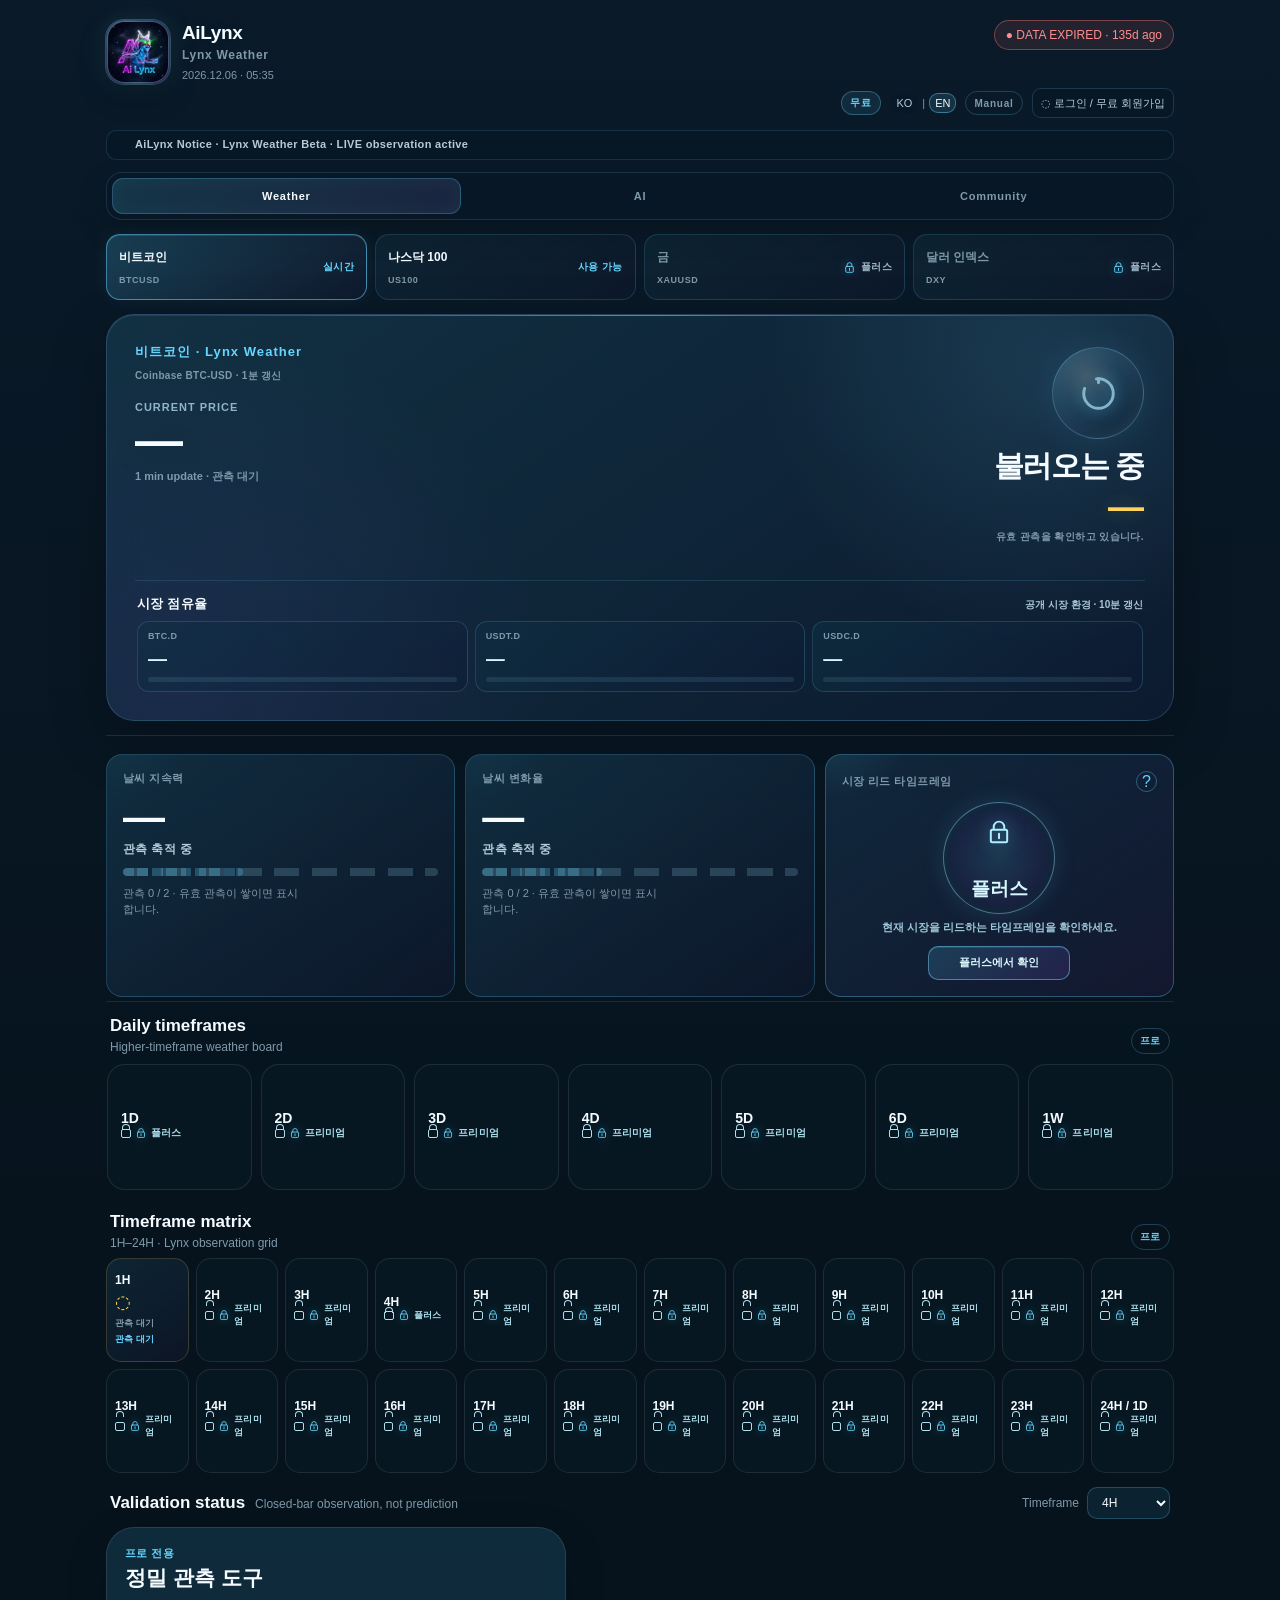
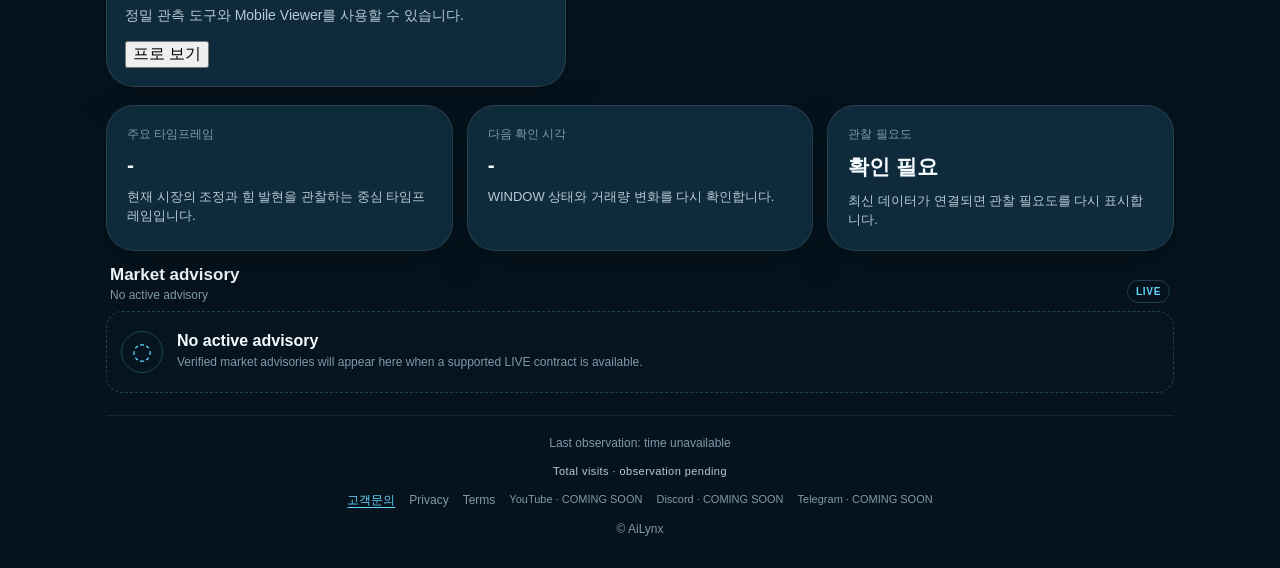
==== commit 0eaa646f: "sync: deploy admin plan preview verification" ====
--- a/admin.html
+++ b/admin.html
@@ -6,7 +6,7 @@
   <meta name="robots" content="noindex">
   <title>AiLynx 관리자</title>
   <link rel="icon" type="image/jpeg" href="./icons/ailynx-brand.jpg">
-  <link rel="stylesheet" href="./styles.css?v=31">
+  <link rel="stylesheet" href="./styles.css?v=32">
 </head>
 <body>
   <main class="admin-page-shell" id="adminPageShell" hidden></main>
@@ -14,10 +14,11 @@
   <script src="/api/public-runtime-config.js"></script>
   <script src="./public-runtime-config.js?v=1"></script>
   <script src="./community-config.js?v=4"></script>
-  <script src="./lynx-dashboard-config.js?v=20"></script>
+  <script src="./lynx-dashboard-config.js?v=21"></script>
   <script type="module" src="./auth-client.js?v=1"></script>
   <script type="module" src="./membership-client.js?v=2"></script>
   <script type="module" src="./admin-access.js?v=2"></script>
-  <script type="module" src="./admin-page.js?v=1"></script>
+  <script type="module" src="./admin-preview.js?v=1"></script>
+  <script type="module" src="./admin-page.js?v=2"></script>
 </body>
 </html>
--- a/styles.css
+++ b/styles.css
@@ -1145,3 +1145,5 @@
 @media (max-width: 560px) { .plan-card-grid { grid-template-columns: 1fr; }.plan-card { min-height: 132px; }.auth-gate-actions { grid-template-columns: 1fr; } }
 
 .admin-page-shell, .admin-route-check { width: min(680px, calc(100vw - 32px)); margin: 9vh auto; }.admin-page-shell { padding: 28px; border: 1px solid rgba(157,119,255,.4); border-radius: 22px; color: var(--text-main); background: radial-gradient(circle at 90% 5%, rgba(133,100,237,.15), transparent 32%), linear-gradient(155deg, #1a1940, #091824); box-shadow: 0 26px 90px rgba(0,0,0,.65); }.admin-page-shell h1 { margin: 5px 0 10px; }.admin-page-shell > p:not(.eyebrow), .admin-route-check { color: var(--text-muted); line-height: 1.6; }.admin-route-check { text-align: center; }.admin-page-details { display: grid; gap: 9px; margin-top: 22px; }.admin-page-details div { display: flex; justify-content: space-between; gap: 18px; padding: 13px; border: 1px solid rgba(157,119,255,.22); border-radius: 12px; background: rgba(10,22,45,.48); }.admin-page-details span { color: var(--text-muted); font-size: 12px; }.admin-page-details strong { color: #e4ddff; font-size: 13px; text-align: right; overflow-wrap: anywhere; }
+.admin-section { margin-top: 25px; padding-top: 22px; border-top: 1px solid rgba(157,119,255,.22); }.admin-section h2 { margin: 0 0 8px; color: #e9e3ff; font-size: 17px; }.admin-section > p { margin: 0; color: var(--text-muted); font-size: 12px; line-height: 1.55; }.admin-preview-controls { display: flex; flex-wrap: wrap; gap: 9px; align-items: center; margin-top: 14px; }.admin-preview-controls select, .admin-preview-controls button, .admin-preview-controls a { min-height: 37px; padding: 0 12px; border: 1px solid rgba(157,119,255,.4); border-radius: 10px; color: #ede9ff; background: rgba(16, 23, 53, .78); font: inherit; font-size: 12px; font-weight: 800; }.admin-preview-controls button { cursor: pointer; background: linear-gradient(135deg, rgba(109,79,204,.35), rgba(63,174,211,.26)); }.admin-preview-controls a { display: inline-flex; align-items: center; text-decoration: none; }.admin-preview-controls button:hover, .admin-preview-controls a:hover { border-color: rgba(194,181,255,.78); }.admin-matrix { width: 100%; margin-top: 14px; border-collapse: separate; border-spacing: 0; overflow: hidden; border: 1px solid rgba(157,119,255,.25); border-radius: 12px; font-size: 11px; }.admin-matrix th, .admin-matrix td { padding: 9px 7px; border-bottom: 1px solid rgba(157,119,255,.15); text-align: center; }.admin-matrix th { color: #e9e3ff; background: rgba(86,62,157,.24); font-weight: 900; }.admin-matrix td:first-child, .admin-matrix th:first-child { text-align: left; }.admin-matrix tr:last-child td { border-bottom: 0; }
+@media (max-width: 560px) { .admin-page-shell { padding: 20px; }.admin-page-details div { display: grid; gap: 5px; }.admin-page-details strong { text-align: left; }.admin-preview-controls { display: grid; grid-template-columns: 1fr; }.admin-preview-controls select, .admin-preview-controls button, .admin-preview-controls a { width: 100%; box-sizing: border-box; justify-content: center; }.admin-matrix { font-size: 10px; }.admin-matrix th, .admin-matrix td { padding: 8px 4px; } }
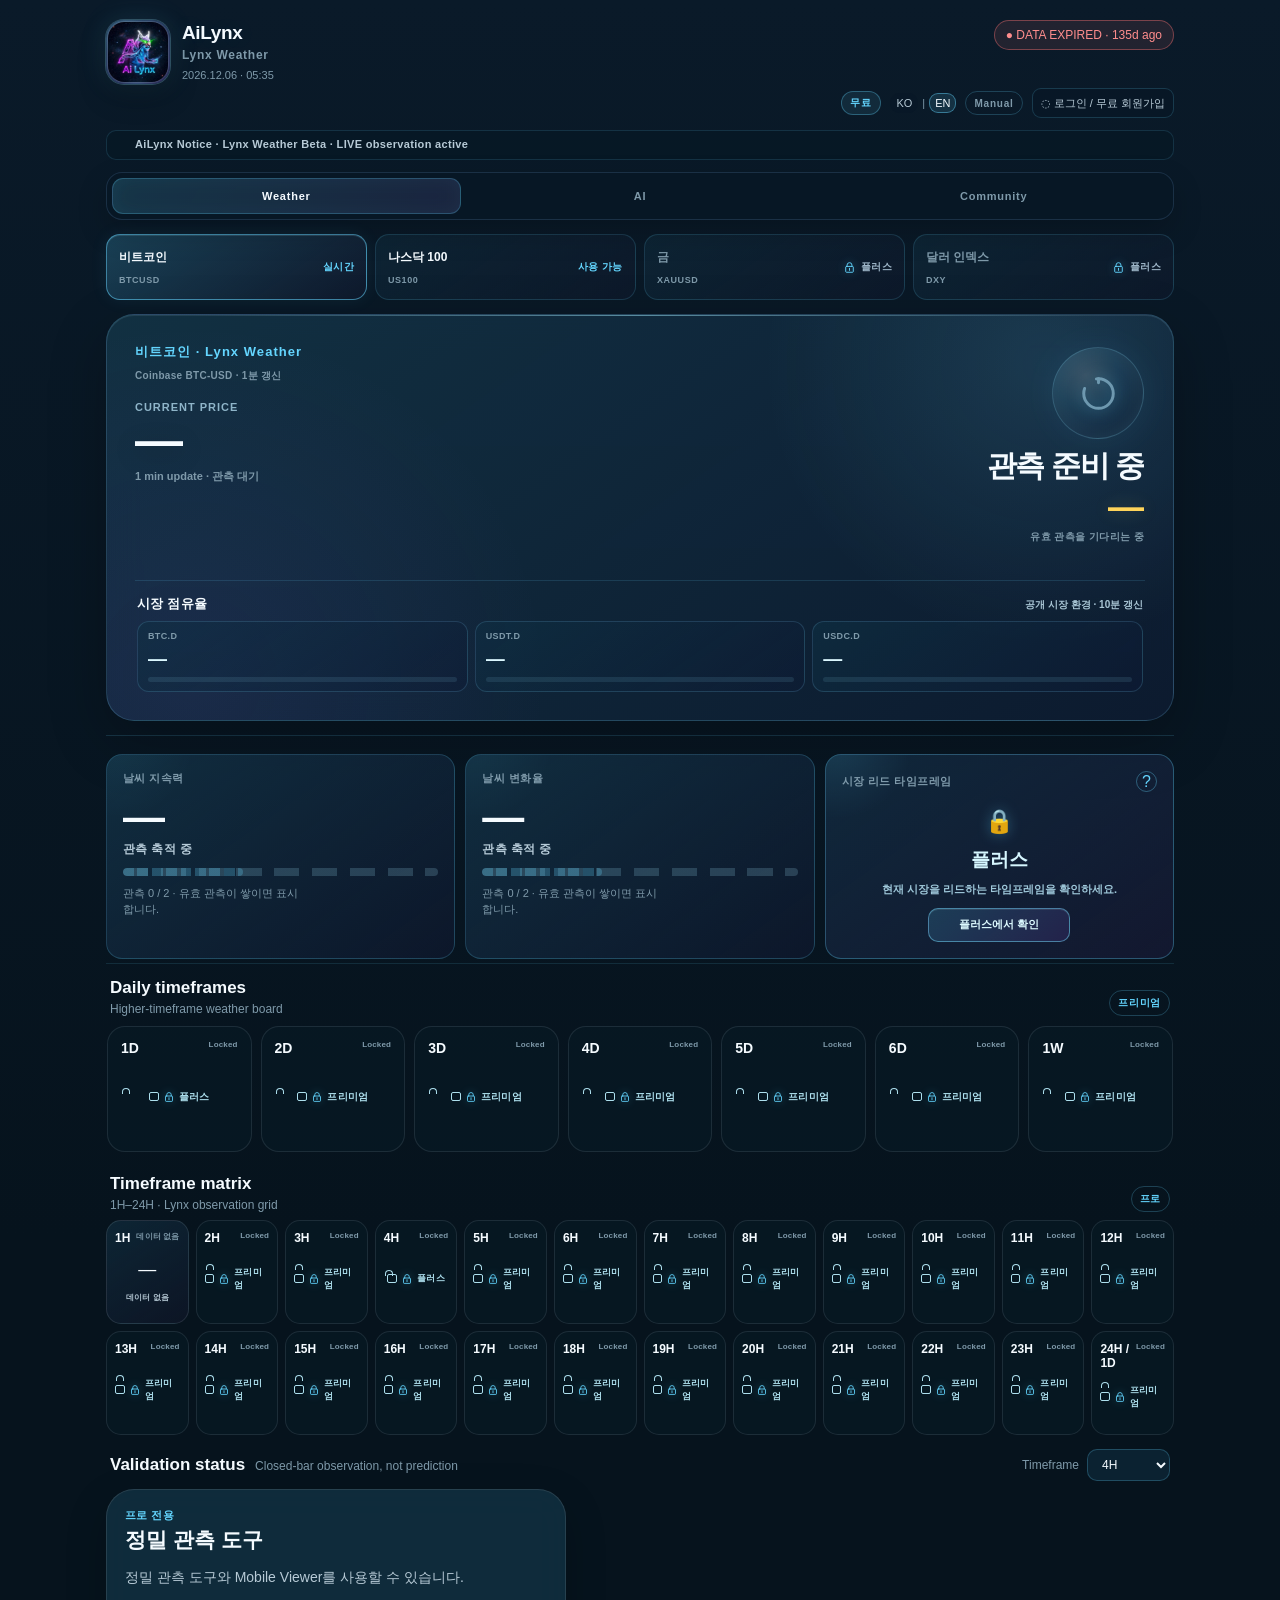
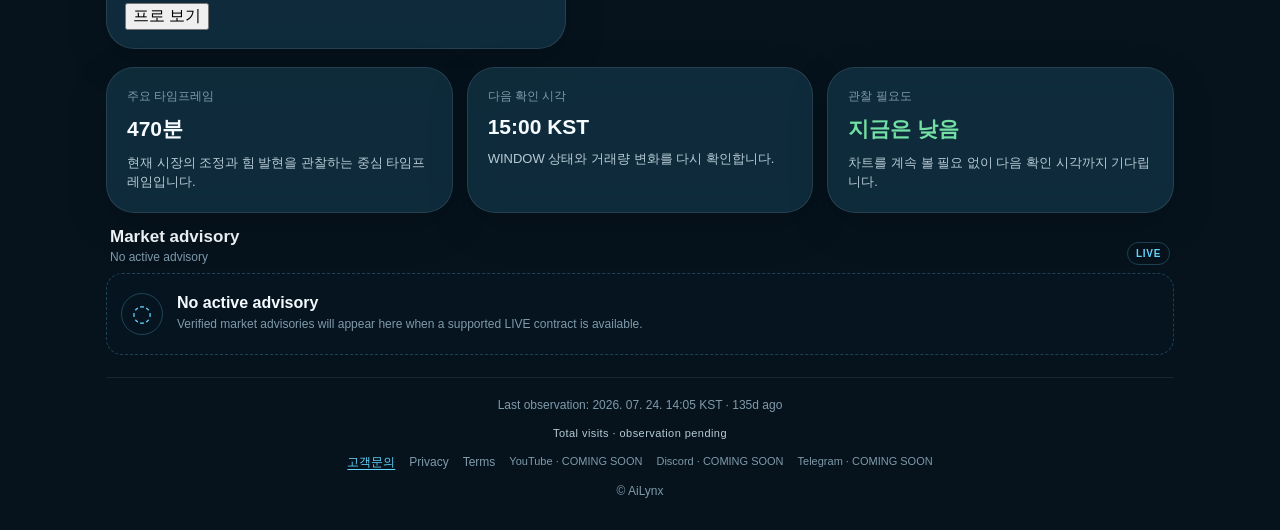
==== commit 9c3ebdcc: "sync: deploy admin precision observation access" ====
--- a/admin.html
+++ b/admin.html
@@ -17,8 +17,8 @@
   <script src="./lynx-dashboard-config.js?v=21"></script>
   <script type="module" src="./auth-client.js?v=1"></script>
   <script type="module" src="./membership-client.js?v=2"></script>
-  <script type="module" src="./admin-access.js?v=2"></script>
-  <script type="module" src="./admin-preview.js?v=1"></script>
-  <script type="module" src="./admin-page.js?v=2"></script>
+  <script type="module" src="./admin-access.js?v=3"></script>
+  <script type="module" src="./admin-preview.js?v=2"></script>
+  <script type="module" src="./admin-page.js?v=3"></script>
 </body>
 </html>
--- a/styles.css
+++ b/styles.css
@@ -544,6 +544,8 @@
   padding: 22px;
 }
 
+.precision-summary { margin: 0 0 12px; color: var(--cyan); font-size: 12px; font-weight: 800; letter-spacing: .03em; }
+
 .validation-card-head {
   justify-content: space-between;
   gap: 12px;
@@ -757,6 +759,7 @@
 .frame-cell { display: grid; align-content: center; justify-items: start; min-height: 126px; padding: 13px; border: 1px solid var(--card-border); border-radius: 18px; background: rgba(18,49,67,.62); }
 .frame-cell strong { font-size: 14px; }
 .frame-icon { margin: 7px 0; font-size: 22px; line-height: 1; }
+.frame-icon .weather-symbol { display: block; width: 22px; height: 22px; }
 .frame-cell small { color: var(--text-muted); font-size: 10px; font-weight: 700; letter-spacing: .02em; }
 .frame-cell .frame-change { margin-top: 3px; color: var(--cyan); }
 .frame-cell.is-locked { border-color: rgba(183,202,214,.12); background: rgba(9,28,40,.52); }
@@ -768,6 +771,10 @@
 .frame-cell.is-fresh .frame-icon { color: var(--green); }
 .frame-cell.is-aging { border-color: rgba(255,212,90,.3); }
 .frame-cell.is-aging .frame-icon { color: var(--yellow); }
+.frame-cell.is-last-observation { border-color: rgba(255,212,90,.28); background: rgba(58,49,24,.2); }
+.frame-cell.is-last-observation .frame-icon { color: var(--yellow); }
+.frame-cell.is-old-observation { border-color: rgba(183,202,214,.24); background: rgba(20,38,50,.5); }
+.frame-cell.is-old-observation .frame-icon { color: var(--text-muted); }
 .frame-cell.is-stale, .frame-cell.is-expired { border-color: rgba(255,116,116,.28); }
 .frame-cell.is-stale .frame-icon, .frame-cell.is-expired .frame-icon, .frame-cell.is-invalid .frame-icon { color: #ff8d8d; }
 .frame-cell.is-invalid { border-color: rgba(255,116,116,.42); }
@@ -777,6 +784,7 @@
 .timeframe-matrix .frame-cell { min-height: 104px; min-width: 0; padding: 10px 8px; border-radius: 15px; }
 .timeframe-matrix .frame-cell strong { font-size: 12px; }
 .timeframe-matrix .frame-icon { margin: 6px 0; font-size: 18px; }
+.timeframe-matrix .frame-icon .weather-symbol { width: 18px; height: 18px; }
 .timeframe-matrix .frame-cell small { font-size: 9px; }
 
 .market-dominance-section .section-title { align-items: flex-end; }
@@ -1134,7 +1142,27 @@
 
 .hero { position: relative; border-color: rgba(126,215,255,.18); background: radial-gradient(circle at 88% 12%, rgba(112,214,255,.12), transparent 28%), radial-gradient(circle at 8% 90%, rgba(131,82,221,.09), transparent 34%), linear-gradient(145deg, rgba(20,54,73,.82), rgba(14,28,51,.8)); box-shadow: inset 0 1px 0 rgba(220,250,255,.09), 0 20px 58px rgba(0,0,0,.24); }.hero::before { position: absolute; top: 0; right: 8%; left: 8%; height: 1px; background: linear-gradient(90deg, transparent, rgba(155,233,255,.46), transparent); content: ""; }.hero-price-line { margin-top: 18px; }.hero-price-label { color: #8fb5c9; font-weight: 900; letter-spacing: .09em; }.hero .price { text-shadow: 0 6px 24px rgba(0,0,0,.28); }.hero-weather-panel { position: relative; padding: 4px 1px 0 0; }.hero .weather-icon { border-color: rgba(141,227,255,.36); background: radial-gradient(circle at 36% 30%, rgba(234,250,255,.25), rgba(100,214,255,.13) 38%, rgba(10,25,54,.18) 68%); box-shadow: inset 0 0 22px rgba(181,243,255,.13), 0 0 32px rgba(93,203,255,.13); }.weather-symbol { width: 70%; height: 70%; color: #bdecff; overflow: visible; filter: drop-shadow(0 0 7px rgba(100,214,255,.54)); }.weather-symbol--cloudy { color: #b8e7ff; }.weather-symbol--partly-cloudy { color: #c4edff; }.weather-symbol--sunny { color: #ffe6a0; }.weather-symbol--rain, .weather-symbol--showers, .weather-symbol--storm { color: #a5e8ff; }.weather-symbol--loading, .weather-symbol--waiting { color: #a4d8ef; }.hero-weather-panel[data-state="valid"] .weather-icon { border-color: rgba(174,241,255,.62); box-shadow: inset 0 0 24px rgba(181,243,255,.2), 0 0 36px rgba(93,203,255,.22); }.hero-weather-score { text-shadow: 0 0 18px rgba(255,212,90,.24); }.hero-dominance-context { margin-top: 8px; padding: 14px 2px 0; }.hero-dominance-title span { color: #a9c6d5; }.hero-dominance-context .dominance-card { border-color: rgba(126,215,255,.17); background: linear-gradient(145deg, rgba(15,49,68,.55), rgba(15,25,53,.42)); }.hero-dominance-context .dominance-card strong { color: #dcf8ff; }.hero-dominance-context .dominance-occupancy { height: 5px; background: rgba(130,200,230,.12); }.hero-dominance-context .dominance-occupancy i { background: linear-gradient(90deg, #6fd8f6, #b0efff); box-shadow: 0 0 10px rgba(100,214,255,.32); }
 
+/* Weather presentation only: the existing SVG paths receive state color, not new assets. */
+.weather-symbol--rain .weather-symbol-cloud, .weather-symbol--showers .weather-symbol-cloud, .weather-symbol--storm .weather-symbol-cloud { fill: rgba(103,139,179,.18); stroke: #9ab8d9; }.weather-symbol--rain .weather-symbol-rain, .weather-symbol--showers .weather-symbol-rain, .weather-symbol--storm .weather-symbol-rain { stroke: #5bd9ff; }.weather-symbol--cloudy .weather-symbol-cloud { fill: rgba(203,220,234,.13); stroke: #d5e4ef; }.weather-symbol--partly-cloudy .weather-symbol-sun, .weather-symbol--mostly-cloudy .weather-symbol-sun { stroke: #ffd36b; }.weather-symbol--partly-cloudy .weather-symbol-cloud, .weather-symbol--mostly-cloudy .weather-symbol-cloud { fill: rgba(202,222,238,.12); stroke: #d8ecf7; }.weather-symbol--sunny .weather-symbol-sun { stroke: #ffd15c; filter: drop-shadow(0 0 5px rgba(255,190,74,.38)); }
+.hero-weather-panel[data-weather="rain"] .hero-weather-score, .hero-weather-panel[data-weather="showers"] .hero-weather-score, .hero-weather-panel[data-weather="storm"] .hero-weather-score, .frame-cell:has(.weather-symbol--rain) .frame-change, .frame-cell:has(.weather-symbol--showers) .frame-change, .frame-cell:has(.weather-symbol--storm) .frame-change { color: #ff9a9a; }.hero-weather-panel[data-weather="cloudy"] .hero-weather-score, .hero-weather-panel[data-weather="partly-cloudy"] .hero-weather-score, .hero-weather-panel[data-weather="mostly-cloudy"] .hero-weather-score, .frame-cell:has(.weather-symbol--cloudy) .frame-change, .frame-cell:has(.weather-symbol--partly-cloudy) .frame-change, .frame-cell:has(.weather-symbol--mostly-cloudy) .frame-change { color: #ffd36b; }.hero-weather-panel[data-weather="sunny"] .hero-weather-score, .frame-cell:has(.weather-symbol--sunny) .frame-change { color: #8fe6ae; }
+
 .core-metric { isolation: isolate; background: linear-gradient(145deg, rgba(21,56,77,.7), rgba(22,27,59,.38)); }.core-metric::before { position: absolute; z-index: -1; inset: -46% auto auto -20%; width: 160px; height: 160px; border-radius: 50%; background: radial-gradient(circle, rgba(100,214,255,.12), transparent 68%); content: ""; transition: opacity 420ms ease, transform 420ms ease; }.core-metric:hover { border-color: rgba(151,230,255,.52); box-shadow: inset 0 1px 0 rgba(221,251,255,.12), 0 14px 32px rgba(0,0,0,.2); }.core-metric:hover::before { transform: scale(1.1); }.core-metric[data-level="very-low"] .core-metric-bar i { background: linear-gradient(90deg, #607a91, #8ea9bc); }.core-metric[data-level="low"] .core-metric-bar i { background: linear-gradient(90deg, #5b92ae, #72c8df); }.core-metric[data-level="mid"] .core-metric-bar i { background: linear-gradient(90deg, #58afd2, #77e5d8); }.core-metric[data-level="high"] .core-metric-bar i { background: linear-gradient(90deg, #58cbd8, #8bf0eb); box-shadow: 0 0 14px rgba(101,233,223,.32); }.core-metric[data-level="very-high"] .core-metric-bar i { background: linear-gradient(90deg, #7edcff, #b9fbff); box-shadow: 0 0 18px rgba(127,230,255,.48); }.core-metric[data-level="very-high"] .core-metric-band { color: #c5faff; }.core-metric[data-level="high"] .core-metric-band { color: #99f0e5; }.core-metric[data-level="low"] .core-metric-band, .core-metric[data-level="very-low"] .core-metric-band { color: #b5c9d5; }.core-metric[data-state="accumulating"]::before { opacity: .42; }.core-metric[data-state="accumulating"] .core-metric-bar { background: repeating-linear-gradient(90deg, rgba(151,215,238,.2) 0 8%, transparent 8% 12%); }.core-metric[data-state="accumulating"] .core-metric-band { color: #b6cbd8; }.core-metric-leader[data-state="locked"] { border-color: rgba(100,214,255,.3); background: linear-gradient(145deg, rgba(20,49,72,.68), rgba(40,30,75,.36)); }.core-metric-leader[data-state="locked"] .core-leader-value { border-color: rgba(143,226,255,.44); background: radial-gradient(circle, rgba(100,214,255,.13), rgba(83,53,145,.12) 58%, transparent 68%); }.core-leader-lock { display: grid; place-items: center; color: #aeefff; }.core-leader-lock svg { width: 28px; height: 28px; filter: drop-shadow(0 0 8px rgba(100,214,255,.5)); }.core-leader-lock path { fill: none; stroke: currentColor; stroke-width: 1.7; stroke-linecap: round; stroke-linejoin: round; }.core-leader-value:has(.core-leader-lock:not([hidden])) { grid-template-rows: auto auto; gap: 3px; }.core-metric-leader[data-state="locked"] strong { color: #d6f7ff; font-size: 19px; letter-spacing: -.02em; }.core-leader-note { width: 100%; max-width: none !important; color: #9fc8da !important; font-weight: 800; text-align: center; }.frame-entitlement { display: inline-flex; align-items: center; justify-content: center; gap: 4px; color: #addfed !important; font-weight: 900; }.frame-entitlement .plan-lock-icon { width: 12px; height: 12px; }
+
+.hero-weather-panel[data-state="last-known-good"] .weather-icon { border-color: rgba(255,212,90,.5); box-shadow: inset 0 0 22px rgba(255,212,90,.12), 0 0 28px rgba(255,212,90,.1); }.hero-weather-panel[data-state="last-known-good"] .hero-weather-note { color: #e7c46c; }
+
+/* Core metrics keep their navy base while their own values add a low-opacity band tint. */
+.core-metric[data-tint="red"] { border-color: rgba(255,138,138,.35); background: radial-gradient(circle at 12% 5%, rgba(255,102,112,.23), transparent 46%), linear-gradient(145deg, rgba(53,30,44,.52), rgba(22,27,59,.38)); }.core-metric[data-tint="red"]::before { background: radial-gradient(circle, rgba(255,101,112,.22), transparent 68%); }.core-metric[data-tint="red"] strong, .core-metric[data-tint="red"] .core-metric-band { color: #ffabab; }.core-metric[data-tint="red"] .core-metric-bar i { background: linear-gradient(90deg, #cc6971, #ff9a9a); }
+.core-metric[data-tint="yellow"] { border-color: rgba(255,207,103,.34); background: radial-gradient(circle at 12% 5%, rgba(255,203,84,.2), transparent 46%), linear-gradient(145deg, rgba(57,48,29,.5), rgba(22,27,59,.38)); }.core-metric[data-tint="yellow"]::before { background: radial-gradient(circle, rgba(255,203,84,.2), transparent 68%); }.core-metric[data-tint="yellow"] strong, .core-metric[data-tint="yellow"] .core-metric-band { color: #ffe08b; }.core-metric[data-tint="yellow"] .core-metric-bar i { background: linear-gradient(90deg, #d6a957, #ffe08b); }
+.core-metric[data-tint="green"] { border-color: rgba(125,228,169,.34); background: radial-gradient(circle at 12% 5%, rgba(100,220,151,.2), transparent 46%), linear-gradient(145deg, rgba(24,55,48,.5), rgba(22,27,59,.38)); }.core-metric[data-tint="green"]::before { background: radial-gradient(circle, rgba(100,220,151,.2), transparent 68%); }.core-metric[data-tint="green"] strong, .core-metric[data-tint="green"] .core-metric-band { color: #9be9ba; }.core-metric[data-tint="green"] .core-metric-bar i { background: linear-gradient(90deg, #63c98e, #9be9ba); }
+.core-leader-value strong { display: inline-flex; align-items: center; justify-content: center; gap: 7px; white-space: nowrap; }.core-leader-previous { color: #8ca9b8; font-size: .63em; }.core-leader-arrow { color: var(--cyan); font-size: .78em; text-shadow: 0 0 10px rgba(100,214,255,.34); }.core-leader-current { color: #c9f6ff; }
+
+/* Timeframe weather cards: status, local weather, then metrics from that exact TF only. */
+.frame-cell { align-content: space-between; justify-items: stretch; }.frame-header { display: flex; align-items: start; justify-content: space-between; gap: 6px; }.frame-state { color: var(--cyan); font-size: 8px !important; font-weight: 900 !important; letter-spacing: .06em; white-space: nowrap; }.frame-icon { display: grid; flex: 1; place-items: center; margin: 5px 0 !important; }.frame-icon .weather-symbol { width: 36px; height: 36px; }.frame-weather-label { color: var(--text-sub) !important; font-size: 10px !important; font-weight: 800 !important; text-align: center; }.frame-metrics { color: var(--cyan) !important; font-size: 9px !important; font-weight: 900 !important; text-align: center; white-space: nowrap; }.timeframe-matrix .frame-icon .weather-symbol { width: 27px; height: 27px; }.timeframe-matrix .frame-weather-label { font-size: 8px !important; }.timeframe-matrix .frame-metrics { font-size: 7px !important; letter-spacing: 0; }.frame-cell.is-old-observation .frame-state, .frame-cell.is-stale .frame-state { color: var(--text-muted); }.frame-cell.is-last-observation .frame-state { color: #e7c46c; }
+
+.frame-metric--red { color: #ff9a9a; }.frame-metric--yellow { color: #ffd36b; }.frame-metric--green { color: #8fe6ae; }.frame-metric--neutral { color: var(--text-muted); }
+
+/* Phase 3: the TF cards keep only observation state + score, with the icon as the visual anchor. */
+.frame-cell .frame-icon { margin: 8px 0; }.frame-icon .weather-symbol { width: 30px; height: 30px; }.timeframe-matrix .frame-icon .weather-symbol { width: 23px; height: 23px; }.timeframe-matrix .frame-icon { margin: 7px 0; }.core-leader-value { display: grid; width: 100%; min-height: 74px; margin: 0; border: 0; border-radius: 0; aspect-ratio: auto; background: transparent; box-shadow: none; }.core-metric-leader[data-state="locked"] .core-leader-value { border: 0; background: transparent; }.core-leader-lock { font-size: 23px; filter: drop-shadow(0 0 7px rgba(100,214,255,.32)); }.core-metric-leader strong { color: #c9f6ff; font-size: clamp(27px, 3.6vw, 36px); }.core-metric-leader[data-state="locked"] strong { color: #d6f7ff; font-size: 19px; }
 
 @media (prefers-reduced-motion: reduce) { .core-metric::before, .hero, .weather-symbol { transition: none; filter: none; } }
 @media (max-width: 760px) { .brand-symbol { width: 48px; height: 48px; border-radius: 14px; }.admin-entry { font-size: 9px; }.hero-dominance-title { align-items: flex-start; flex-direction: column; gap: 3px; }.hero .weather-icon { box-shadow: inset 0 0 18px rgba(181,243,255,.12), 0 0 24px rgba(93,203,255,.11); }.core-metric { min-height: 154px; } }
